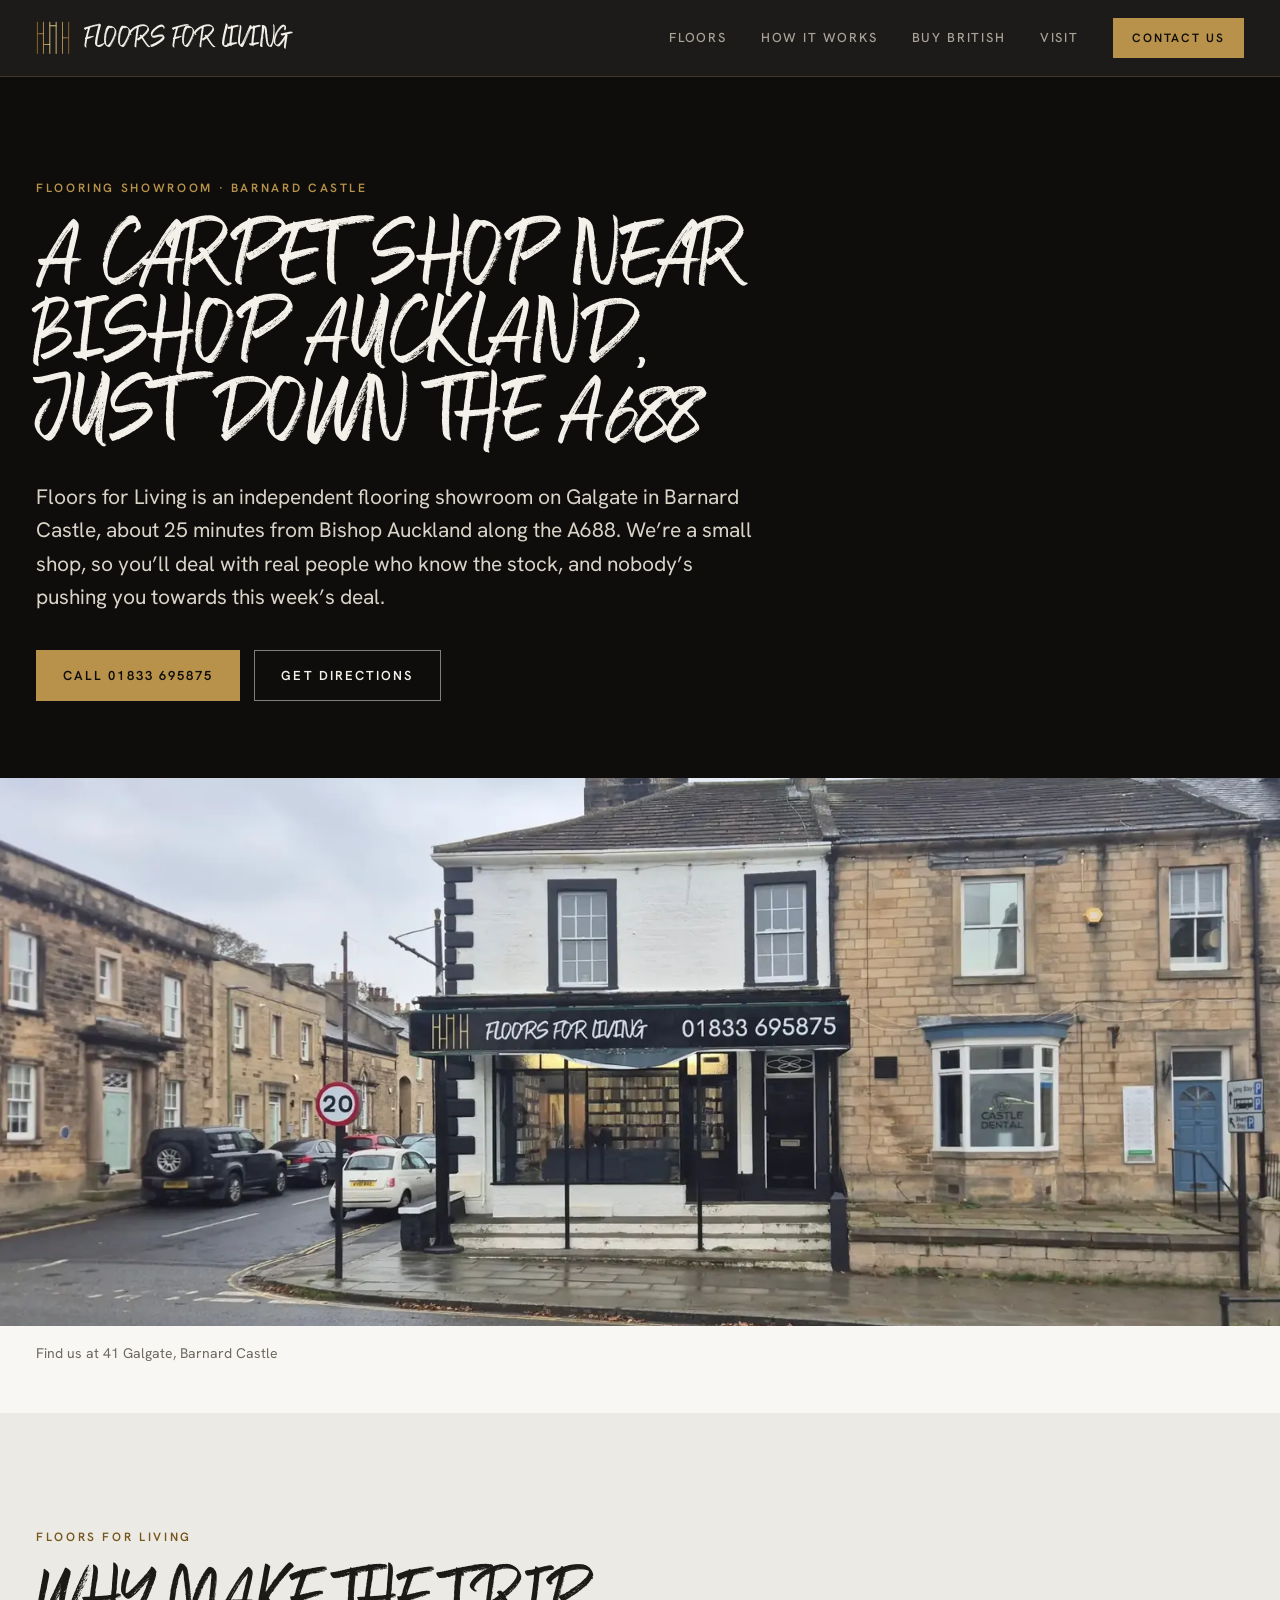
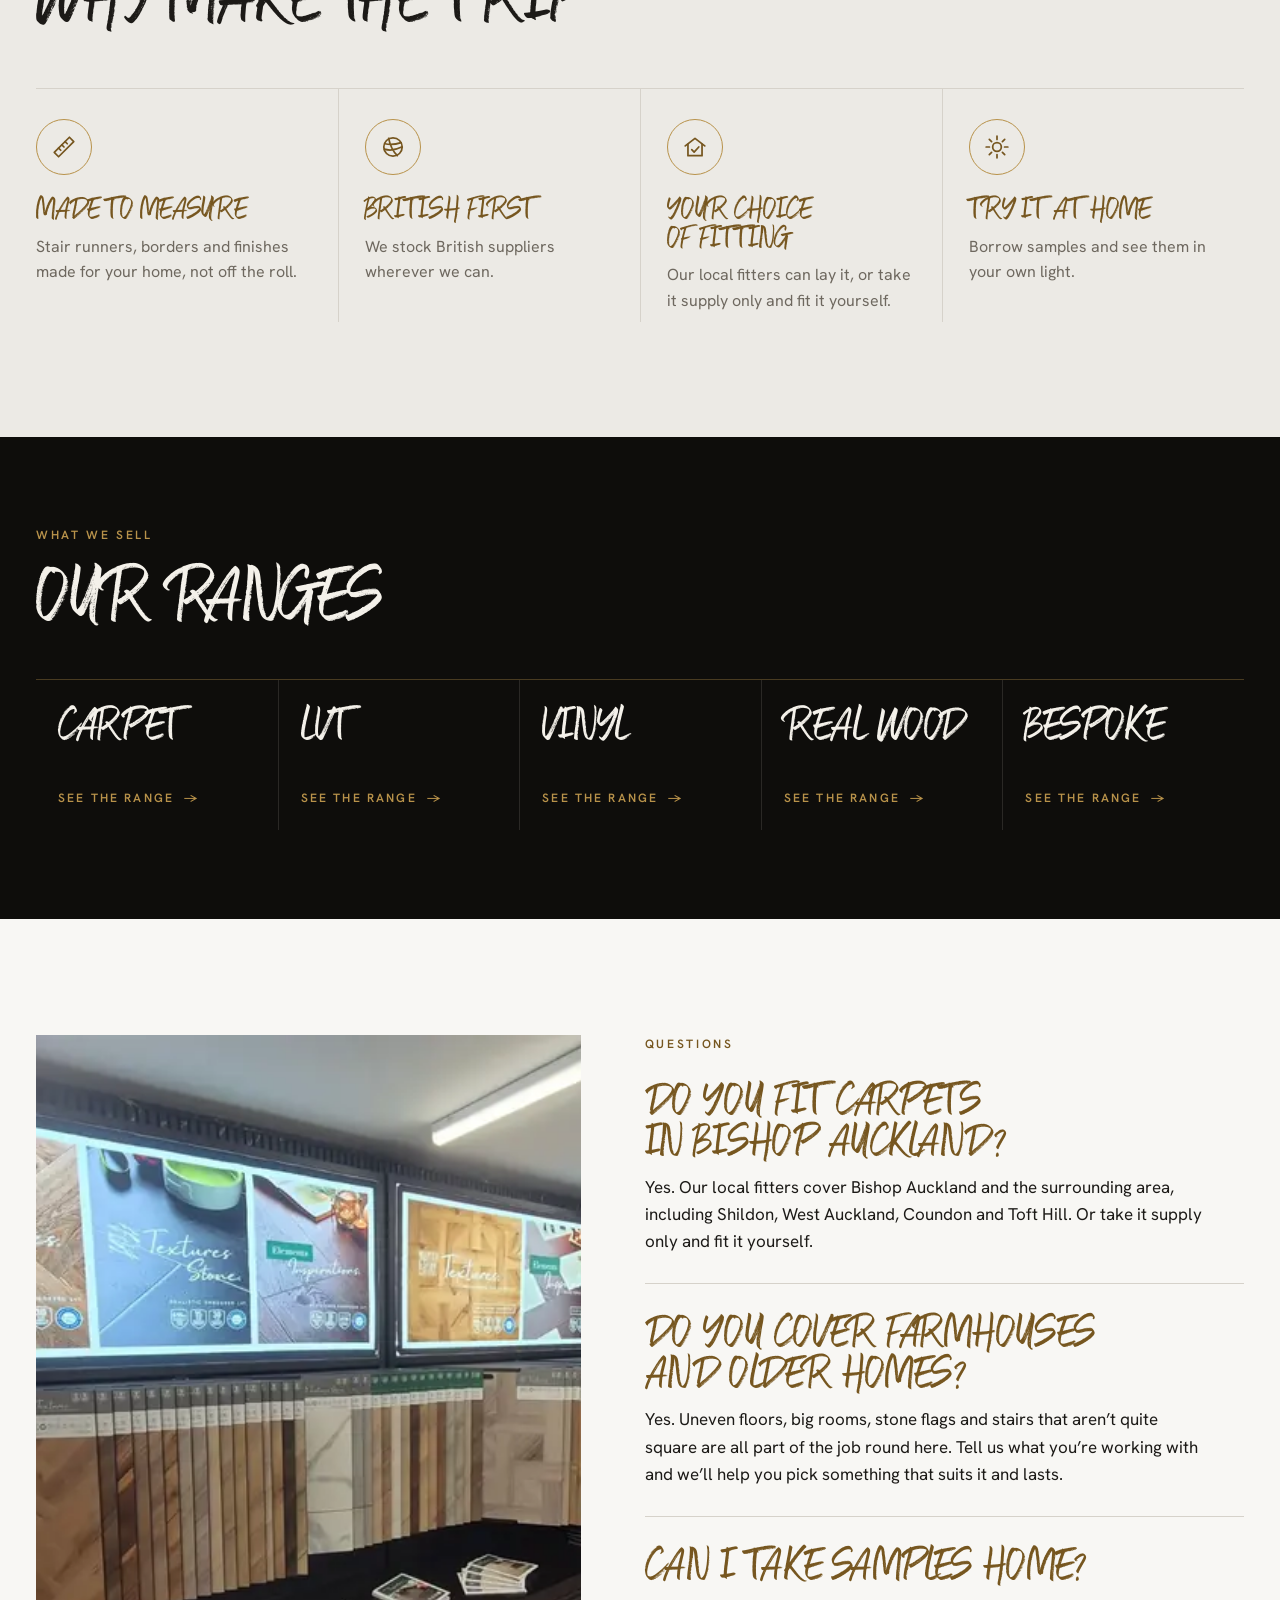
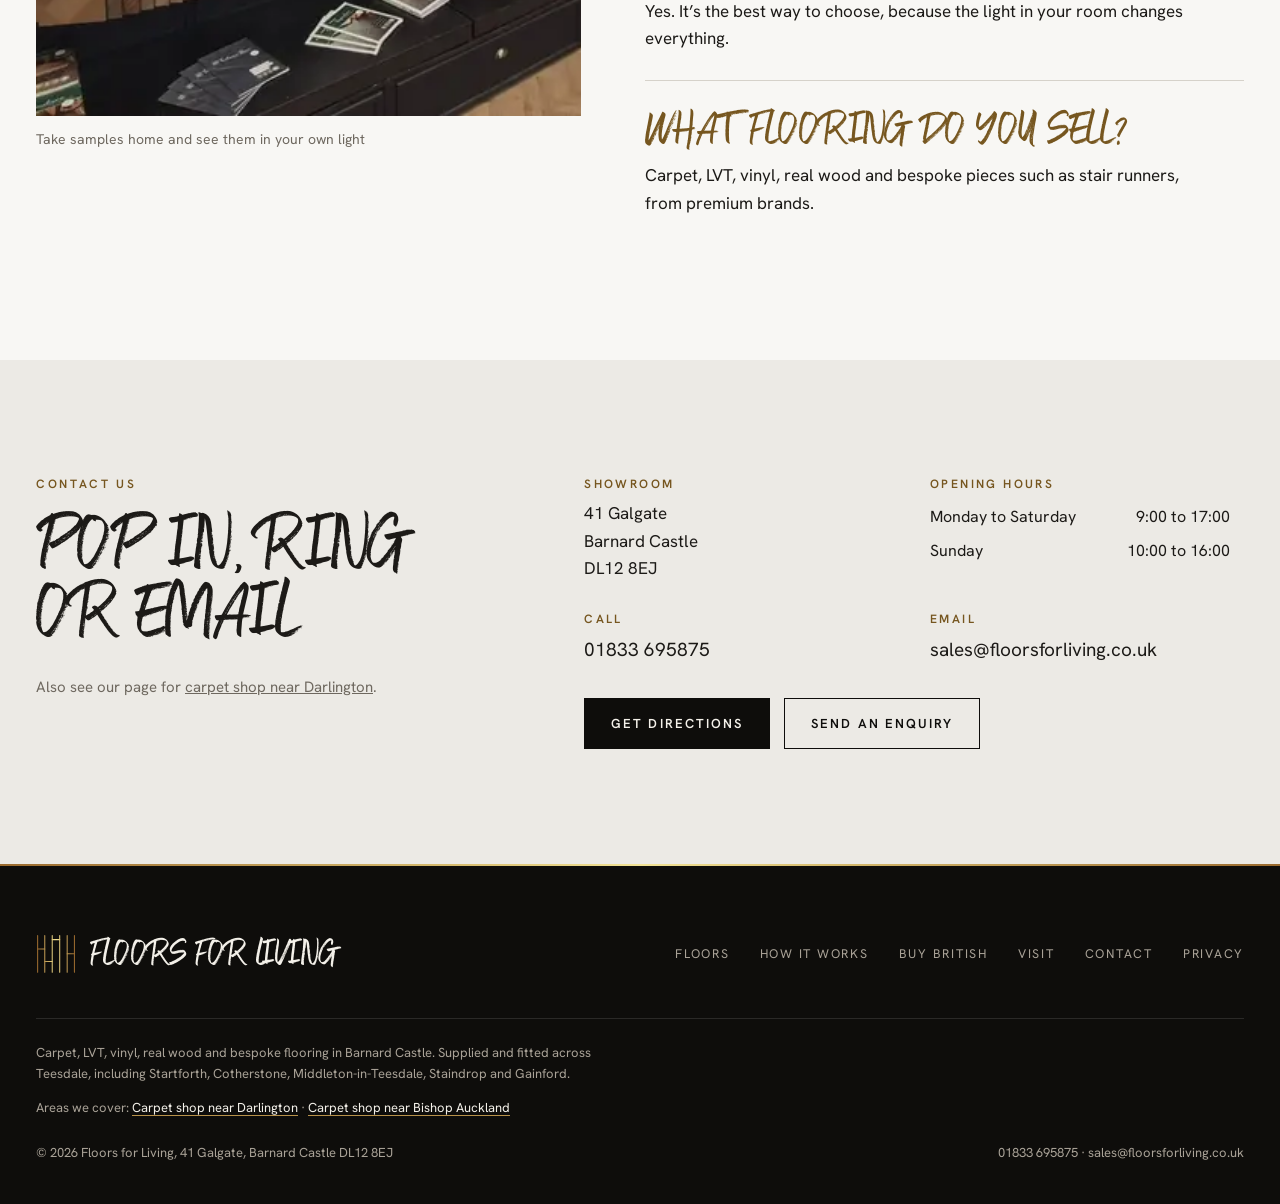
==== carpet-shop-bishop-auckland/index.html @ 5ba523e0 "Add Darlington and Bishop Auckland location pages - /carpet-shop-darlington/ and /carpet-shop-bishop" ====
<!doctype html>
<html lang="en-GB">
<head>
<meta charset="utf-8">
<meta name="viewport" content="width=device-width, initial-scale=1, viewport-fit=cover">
<title>Carpet shop near Bishop Auckland | Floors for Living, Barnard Castle</title>
<meta name="description" content="An independent carpet and flooring showroom a short drive from Bishop Auckland. Carpet, LVT, vinyl and real wood, fitted or supply only.">
<link rel="canonical" href="https://floorsforliving.co.uk/carpet-shop-bishop-auckland/">
<meta name="robots" content="index, follow">
<meta property="og:type" content="website">
<meta property="og:locale" content="en_GB">
<meta property="og:site_name" content="Floors for Living">
<meta property="og:title" content="Carpet shop near Bishop Auckland | Floors for Living, Barnard Castle">
<meta property="og:description" content="An independent carpet and flooring showroom a short drive from Bishop Auckland. Carpet, LVT, vinyl and real wood, fitted or supply only.">
<meta property="og:url" content="https://floorsforliving.co.uk/carpet-shop-bishop-auckland/">
<meta property="og:image" content="https://floorsforliving.co.uk/images/FFL_Front.webp">
<meta property="og:image:width" content="1920">
<meta property="og:image:height" content="1080">
<meta property="og:image:alt" content="Floors for Living shopfront on Galgate, Barnard Castle">
<meta name="twitter:card" content="summary_large_image">
<meta name="theme-color" content="#0e0d0b">
<link rel="icon" type="image/svg+xml" href="data:image/svg+xml,%3Csvg xmlns='http://www.w3.org/2000/svg' viewBox='0 0 64 64'%3E%3Crect width='64' height='64' rx='10' fill='%230e0d0b'/%3E%3Cg stroke='%23d6bb6e' stroke-width='3' stroke-linecap='round' fill='none'%3E%3Cpath d='M14 10v44M23 10v44M32 10v44M41 10v44M50 10v44'/%3E%3Cpath d='M14 26h9M23 42h9M32 16h9M41 32h9'/%3E%3C/g%3E%3C/svg%3E">
<link rel="preconnect" href="https://fonts.googleapis.com">
<link rel="preconnect" href="https://fonts.gstatic.com" crossorigin>
<link rel="stylesheet" href="https://fonts.googleapis.com/css2?family=Hanken+Grotesk:wght@300;400;500;600&display=swap">
<link rel="preload" href="/auttera.woff2" as="font" type="font/woff2" crossorigin>
<link rel="stylesheet" href="/location.css">
</head>
<body class="loc">

<!-- Logo mark, traced from the Floors for Living logo -->
<svg width="0" height="0" style="position:absolute" aria-hidden="true">
  <defs>
    <linearGradient id="ffl-gold" x1="0" y1="0" x2="1" y2="0">
      <stop offset="0" stop-color="#9a6a2e"/><stop offset=".35" stop-color="#d6bb6e"/>
      <stop offset=".5" stop-color="#f2e396"/><stop offset=".65" stop-color="#d6bb6e"/><stop offset="1" stop-color="#9a6a2e"/>
    </linearGradient>
    <linearGradient id="ffl-gold-v" x1="0" y1="0" x2="0" y2="1"><stop offset="0" stop-color="#f2e396"/><stop offset=".5" stop-color="#d6bb6e"/><stop offset="1" stop-color="#9a6a2e"/></linearGradient>
    <symbol id="ffl-mark" viewBox="620 395 690 680">
      <g fill="none" stroke="url(#ffl-gold)" stroke-width="18" stroke-linecap="round">
        <path d="M648 415V1048M771 415V1048M900 415V1048M1029 415V1048M1158 415V1048M1283 415V1048"/>
        <path d="M648 648H771M771 866H900M900 487H1029M1158 731H1283"/>
      </g>
    </symbol>
  </defs>
</svg>

<script type="application/ld+json">
{
 "@context": "https://schema.org",
 "@graph": [
  {
   "@type": "Service",
   "@id": "https://floorsforliving.co.uk/carpet-shop-bishop-auckland/#service",
   "name": "Carpet and flooring supply and fitting near Bishop Auckland",
   "serviceType": "Carpet and flooring supply and fitting",
   "url": "https://floorsforliving.co.uk/carpet-shop-bishop-auckland/",
   "provider": {
    "@type": "HomeGoodsStore",
    "@id": "https://floorsforliving.co.uk/#business",
    "name": "Floors for Living",
    "url": "https://floorsforliving.co.uk/",
    "telephone": "+441833695875"
   },
   "areaServed": {
    "@type": "City",
    "name": "Bishop Auckland"
   }
  },
  {
   "@type": "FAQPage",
   "@id": "https://floorsforliving.co.uk/carpet-shop-bishop-auckland/#faq",
   "mainEntity": [
    {
     "@type": "Question",
     "name": "Do you fit carpets in Bishop Auckland?",
     "acceptedAnswer": {
      "@type": "Answer",
      "text": "Yes. Our local fitters cover Bishop Auckland and the surrounding area, including Shildon, West Auckland, Coundon and Toft Hill. Or take it supply only and fit it yourself."
     }
    },
    {
     "@type": "Question",
     "name": "Do you cover farmhouses and older homes?",
     "acceptedAnswer": {
      "@type": "Answer",
      "text": "Yes. Uneven floors, big rooms, stone flags and stairs that aren’t quite square are all part of the job round here. Tell us what you’re working with and we’ll help you pick something that suits it and lasts."
     }
    },
    {
     "@type": "Question",
     "name": "Can I take samples home?",
     "acceptedAnswer": {
      "@type": "Answer",
      "text": "Yes. It’s the best way to choose, because the light in your room changes everything."
     }
    },
    {
     "@type": "Question",
     "name": "What flooring do you sell?",
     "acceptedAnswer": {
      "@type": "Answer",
      "text": "Carpet, LVT, vinyl, real wood and bespoke pieces such as stair runners, from premium brands."
     }
    }
   ]
  }
 ]
}
</script>

<header class="site-header">
  <div class="wrap">
    <a class="brand" href="/" aria-label="Floors for Living, home">
      <svg aria-hidden="true"><use href="#ffl-mark"/></svg>
      <span>FLOORS FOR LIVING</span>
    </a>
    <nav class="nav" aria-label="Main">
      <a href="/#floors">Floors</a>
      <a href="/#how-it-works">How it works</a>
      <a href="/#british">Buy British</a>
      <a href="/#visit">Visit</a>
      <a class="btn btn--gold" href="#contact">Contact us</a>
      <button class="menu-btn" id="menu-btn" type="button" aria-expanded="false" aria-controls="menu" aria-label="Open menu"><span></span><span></span><span></span></button>
    </nav>
  </div>
</header>

<div class="menu" id="menu">
  <nav class="menu__nav" aria-label="Menu">
    <a href="/#floors">Floors</a>
    <a href="/#how-it-works">How it works</a>
    <a href="/#british">Buy British</a>
    <a href="/#visit">Visit us</a>
    <a href="#contact">Contact us</a>
  </nav>
  <div class="menu__foot">
    <a class="menu__tel" href="tel:01833695875">01833 695875</a>
    <p>41 Galgate, Barnard Castle <span class="nw">DL12 8EJ</span></p>
  </div>
</div>

<main id="top">
  <!-- INTRO -->
  <section class="loc-intro">
    <div class="wrap">
      <p class="eyebrow eyebrow--split"><span>Flooring showroom</span><span class="sep" aria-hidden="true"> &middot; </span><span>Barnard Castle</span></p>
      <h1>A carpet shop near Bishop Auckland, just down the A688</h1>
      <p class="lede">Floors for Living is an independent flooring showroom on Galgate in Barnard Castle, about 25 minutes from Bishop Auckland along the A688. We’re a small shop, so you’ll deal with real people who know the stock, and nobody’s pushing you towards this week’s deal.</p>
      <div class="loc-ctas">
        <a class="btn btn--gold" href="tel:01833695875">Call 01833 695875</a>
        <a class="btn btn--ghost" href="https://www.google.com/maps/dir/?api=1&amp;destination=41+Galgate%2C+Barnard+Castle+DL12+8EJ" target="_blank" rel="noopener">Get directions</a>
      </div>
    </div>
  </section>

  <!-- IMAGE BAND: crop is set by object-position in location.css so the sign and window stay in view -->
  <figure class="loc-photo">
    <img src="/images/FFL_Front-1200.webp" srcset="/images/FFL_Front-800.webp 800w, /images/FFL_Front-1200.webp 1200w, /images/FFL_Front-1600.webp 1600w" sizes="100vw" width="1600" height="900" alt="Floors for Living shopfront on Galgate, Barnard Castle" decoding="async">
    <figcaption>Find us at 41 Galgate, Barnard Castle</figcaption>
  </figure>

  <!-- WHY MAKE THE TRIP -->
  <section class="band band--stone" aria-labelledby="why-h">
    <div class="wrap">
      <p class="eyebrow">Floors for Living</p>
      <h2 class="loc-h" id="why-h">Why make the trip</h2>
      <ul class="why">
        <li><span class="why__icon"><svg viewBox="0 0 24 24" fill="none" stroke="currentColor" stroke-width="1.6" stroke-linecap="round" stroke-linejoin="round" aria-hidden="true"><path d="M3 17 17 3l4 4L7 21z"/><path d="M7 13l2 2M10 10l2 2M13 7l2 2"/></svg></span><h3>Made to measure</h3><p>Stair runners, borders and finishes made for your home, not off the roll.</p></li>
        <li><span class="why__icon"><svg viewBox="0 0 24 24" fill="none" stroke="currentColor" stroke-width="1.6" stroke-linecap="round" stroke-linejoin="round" aria-hidden="true"><circle cx="12" cy="12" r="8.5"/><path d="M4.5 9c4 1 9 1 15-1M4 14c5 1.5 10 1 16-2M8 4c1 5 3 11 8 16"/></svg></span><h3>British first</h3><p>We stock British suppliers wherever we can.</p></li>
        <li><span class="why__icon"><svg viewBox="0 0 24 24" fill="none" stroke="currentColor" stroke-width="1.6" stroke-linecap="round" stroke-linejoin="round" aria-hidden="true"><path d="M3 11 12 4l9 7"/><path d="M5.5 9.5V20h13V9.5"/><path d="M9 14.5l2.2 2.2L15.5 12"/></svg></span><h3>Your choice of fitting</h3><p>Our local fitters can lay it, or take it supply only and fit it yourself.</p></li>
        <li><span class="why__icon"><svg viewBox="0 0 24 24" fill="none" stroke="currentColor" stroke-width="1.6" stroke-linecap="round" stroke-linejoin="round" aria-hidden="true"><circle cx="12" cy="12" r="4"/><path d="M12 2v3M12 19v3M2 12h3M19 12h3M4.9 4.9l2.1 2.1M17 17l2.1 2.1M4.9 19.1 7 17M17 7l2.1-2.1"/></svg></span><h3>Try it at home</h3><p>Borrow samples and see them in your own light.</p></li>
      </ul>
    </div>
  </section>

  <!-- RANGES -->
  <section class="ranges-band" aria-labelledby="ranges-h">
    <div class="wrap">
      <p class="eyebrow">What we sell</p>
      <h2 class="loc-h" id="ranges-h">Our ranges</h2>
      <ul class="ranges">
        <li><a href="/#floor-carpet"><strong>Carpet</strong><span>See the range</span></a></li>
        <li><a href="/#floor-lvt"><strong>LVT</strong><span>See the range</span></a></li>
        <li><a href="/#floor-vinyl"><strong>Vinyl</strong><span>See the range</span></a></li>
        <li><a href="/#floor-real-wood"><strong>Real wood</strong><span>See the range</span></a></li>
        <li><a href="/#floor-bespoke"><strong>Bespoke</strong><span>See the range</span></a></li>
      </ul>
    </div>
  </section>

  <!-- Q&A -->
  <section class="band">
    <div class="wrap qa">
      <figure class="qa__photo">
        <img src="/images/FFL_LVT-1200.webp" srcset="/images/FFL_LVT-800.webp 800w, /images/FFL_LVT-1200.webp 1200w, /images/FFL_LVT-1600.webp 1600w" sizes="(max-width: 860px) 92vw, 560px" width="1600" height="900" alt="LVT sample wall in the Floors for Living showroom" loading="lazy" decoding="async">
        <figcaption>Take samples home and see them in your own light</figcaption>
      </figure>
      <div>
        <p class="eyebrow">Questions</p>
        <div class="qa__item">
          <h2>Do you fit carpets in Bishop Auckland?</h2>
          <p>Yes. Our local fitters cover Bishop Auckland and the surrounding area, including Shildon, West Auckland, Coundon and Toft Hill. Or take it supply only and fit it yourself.</p>
        </div>
        <div class="qa__item">
          <h2>Do you cover farmhouses and older homes?</h2>
          <p>Yes. Uneven floors, big rooms, stone flags and stairs that aren’t quite square are all part of the job round here. Tell us what you’re working with and we’ll help you pick something that suits it and lasts.</p>
        </div>
        <div class="qa__item">
          <h2>Can I take samples home?</h2>
          <p>Yes. It’s the best way to choose, because the light in your room changes everything.</p>
        </div>
        <div class="qa__item">
          <h2>What flooring do you sell?</h2>
          <p>Carpet, LVT, vinyl, real wood and bespoke pieces such as stair runners, from premium brands.</p>
        </div>
      </div>
    </div>
  </section>

  <!-- CONTACT -->
  <!-- TODO: parking is marked "to confirm" on the homepage, so it is left out here until confirmed. -->
  <!-- TODO: the homepage says "Free home measure and quote". Left out here until you confirm it can be repeated on these pages. -->
  <section class="band loc-contact" id="contact" aria-labelledby="contact-h">
    <div class="wrap loc-contact__grid">
      <div>
        <p class="eyebrow">Contact us</p>
        <h2 class="loc-h" id="contact-h">Pop in, ring or email</h2>
        <p class="loc-also">Also see our page for <a href="/carpet-shop-darlington/">carpet shop near Darlington</a>.</p>
      </div>
      <div>
      <dl>
        <div><dt>Showroom</dt><dd>41 Galgate<br>Barnard Castle<br>DL12 8EJ</dd></div>
        <div><dt>Opening hours</dt><dd>
          <table class="hours"><tbody>
            <tr><td>Monday to Saturday</td><td>9:00 to 17:00</td></tr>
            <tr><td>Sunday</td><td>10:00 to 16:00</td></tr>
          </tbody></table>
        </dd></div>
        <div><dt>Call</dt><dd><a href="tel:01833695875">01833 695875</a></dd></div>
        <div><dt>Email</dt><dd><a href="mailto:sales@floorsforliving.co.uk">sales@floorsforliving.co.uk</a></dd></div>
      </dl>
      <div class="loc-ctas">
        <a class="btn btn--ink" href="https://www.google.com/maps/dir/?api=1&amp;destination=41+Galgate%2C+Barnard+Castle+DL12+8EJ" target="_blank" rel="noopener">Get directions</a>
        <a class="btn btn--ghost-ink" href="/#contact">Send an enquiry</a>
      </div>
      </div>
    </div>
  </section>
</main>

<div class="callbar" id="callbar">
  <a href="tel:01833695875">Call</a>
  <a href="/#contact">Send enquiry</a>
</div>

<div class="gold-rule"></div>
<footer class="site-footer">
  <div class="wrap">
    <div class="top">
      <a class="brand" href="/" aria-label="Floors for Living, home">
        <svg aria-hidden="true" style="width:40px;height:40px"><use href="#ffl-mark"/></svg>
        <span>FLOORS FOR LIVING</span>
      </a>
      <nav aria-label="Footer">
        <a href="/#floors">Floors</a>
        <a href="/#how-it-works">How it works</a>
        <a href="/#british">Buy British</a>
        <a href="/#visit">Visit</a>
        <a href="/#contact">Contact</a>
        <a href="/privacy.html">Privacy</a>
      </nav>
    </div>
    <p class="footer-seo">Carpet, LVT, vinyl, real wood and bespoke flooring in Barnard Castle. Supplied and fitted across Teesdale, including Startforth, Cotherstone, Middleton-in-Teesdale, Staindrop and Gainford.</p>
    <p class="footer-areas">Areas we cover: <a href="/carpet-shop-darlington/">Carpet shop near Darlington</a> &middot; <a href="/carpet-shop-bishop-auckland/">Carpet shop near Bishop Auckland</a></p>
    <div class="bottom">
      <span>&copy; <span id="yr">2026</span> Floors for Living, 41 Galgate, Barnard Castle DL12 8EJ</span>
      <span><a href="tel:01833695875" style="text-decoration:none">01833 695875</a> &middot; <a href="mailto:sales@floorsforliving.co.uk" style="text-decoration:none">sales@floorsforliving.co.uk</a></span>
    </div>
  </div>
</footer>

<script>
(function () {
  var yr = document.getElementById('yr'); if (yr) yr.textContent = new Date().getFullYear();
  var btn = document.getElementById('menu-btn'), menu = document.getElementById('menu'), root = document.documentElement;
  var setMenu = function (open) {
    menu.classList.toggle('is-open', open); root.classList.toggle('menu-open', open);
    btn.setAttribute('aria-expanded', open ? 'true' : 'false'); btn.setAttribute('aria-label', open ? 'Close menu' : 'Open menu');
  };
  btn.addEventListener('click', function () { setMenu(!menu.classList.contains('is-open')); });
  menu.addEventListener('click', function (e) { if (e.target.closest('a')) setMenu(false); });
  document.addEventListener('keydown', function (e) { if (e.key === 'Escape') setMenu(false); });
  // Call bar steps aside while the contact band is on screen
  var bar = document.getElementById('callbar'), contact = document.getElementById('contact');
  if (bar && contact && 'IntersectionObserver' in window) {
    new IntersectionObserver(function (en) { bar.classList.toggle('is-hidden', en[0].isIntersecting); }).observe(contact);
  }
})();
</script>
</body>
</html>
---- location.css ----
/* Shared by the location pages. Tokens, header, menu, call bar and footer are copied from index.html so the look matches. */
@font-face {
  font-family: "Auttera";
  src: url("/auttera.woff2") format("woff2");
  font-display: swap;
}
:root {
  --ink: #0e0d0b;          /* logo black */
  --ink-2: #1a1814;
  --stone: #eceae5;        /* pale band */
  --paper: #f8f7f4;
  --text: #1c1a17;
  --muted: #6e685f;
  --line: #d6d2ca;
  --gold: #b8924a;         /* mid gold from the mark */
  --gold-dark: #8f6a2c;
  --gold-light: #ecdc94;
  --on-dark: #f4f1ea;
  --on-dark-muted: #a9a297;
  --gold-grad: linear-gradient(90deg, #9a6a2e 0%, #d6bb6e 35%, #f2e396 50%, #d6bb6e 65%, #9a6a2e 100%);

  --f-display: "Auttera", "Segoe Script", "Brush Script MT", cursive;
  --f-body: "Hanken Grotesk", "Helvetica Neue", Arial, sans-serif;

  --wrap: 1240px;
  --gutter-l: max(16px, env(safe-area-inset-left, 0px));
  --gutter-r: max(16px, env(safe-area-inset-right, 0px));
  color-scheme: light;
}
* { box-sizing: border-box; }
html { scroll-behavior: smooth; }
@media (prefers-reduced-motion: reduce) { html { scroll-behavior: auto; } * { transition: none !important; } }
body {
  margin: 0;
  background: var(--paper);
  color: var(--text);
  font-family: var(--f-body);
  font-size: 17px;
  line-height: 1.6;
  -webkit-font-smoothing: antialiased;
}
body::before { content: ""; position: fixed; inset: 0 0 auto; height: env(safe-area-inset-top, 0px); z-index: 60; background: var(--ink); }
img { max-width: 100%; display: block; }
a { color: inherit; }
:focus-visible { outline: 2px solid var(--gold); outline-offset: 3px; }

.wrap { max-width: var(--wrap); margin: 0 auto; padding-left: var(--gutter-l); padding-right: var(--gutter-r); }
.band { padding-block: clamp(64px, 9vw, 120px); }
.band--stone { background: var(--stone); }
.band--dark { background: var(--ink); color: var(--on-dark); }

.eyebrow {
  font-size: 12px; font-weight: 600; letter-spacing: .22em; text-transform: uppercase;
  color: var(--gold-dark); margin: 0 0 18px;
}
.band--dark .eyebrow, .hero .eyebrow { color: var(--gold); }
.eyebrow--split span { white-space: nowrap; }
@media (max-width: 560px) { .eyebrow--split .sep { display: none; } .eyebrow--split span:not(.sep) { display: block; } .eyebrow--split span + .sep + span { margin-top: 6px; } }
.display {
  font-family: var(--f-display); font-weight: 400;
  line-height: 1.02; letter-spacing: .005em; margin: 0; text-wrap: balance;
}
h2.display { font-size: clamp(40px, 6vw, 72px); }
.lede { font-size: clamp(18px, 1.6vw, 20px); color: var(--muted); max-width: 58ch; margin: 0; }
.band--dark .lede { color: var(--on-dark-muted); }
.tbc { border-bottom: 1px dashed var(--gold); }  /* placeholder content to confirm */

.btn {
  display: inline-flex; align-items: center; gap: 10px;
  font: 600 13px/1 var(--f-body); letter-spacing: .16em; text-transform: uppercase;
  padding: 18px 26px; text-decoration: none; border: 1px solid transparent; cursor: pointer;
  transition: background .25s, color .25s, border-color .25s;
}
.btn--gold { background: var(--gold); color: var(--ink); }
.btn--gold:hover { background: var(--gold-light); }
.btn--ghost { border-color: rgba(244,241,234,.5); color: var(--on-dark); background: transparent; }
.btn--ghost:hover { border-color: var(--gold); color: var(--gold-light); }
.btn--ink { background: var(--ink); color: var(--on-dark); }
.btn--ink:hover { background: var(--gold-dark); }
.link-arrow {
  font: 600 12px/1 var(--f-body); letter-spacing: .18em; text-transform: uppercase; text-decoration: none;
  display: inline-flex; gap: 10px; align-items: center;
}
.link-arrow::after { content: "→"; transition: transform .25s; }
.link-arrow:hover::after { transform: translateX(4px); }

/* Header */
.site-header {
  position: sticky; top: env(safe-area-inset-top, 0px); z-index: 50;
  background: rgba(14,13,11,.94); backdrop-filter: blur(8px); color: var(--on-dark);
  border-bottom: 1px solid rgba(184,146,74,.25);
}
.site-header .wrap { display: flex; align-items: center; justify-content: space-between; gap: 24px; min-height: 76px; }
.brand { display: flex; align-items: center; gap: 14px; text-decoration: none; color: var(--on-dark); }
.brand svg { width: 34px; height: 34px; flex: none; }
.brand span { font-family: var(--f-display); font-size: 25px; letter-spacing: .02em; white-space: nowrap; }
.nav { display: flex; align-items: center; gap: 34px; }
.nav a:not(.btn) { position: relative; padding-block: 6px; font-size: 13px; font-weight: 500; letter-spacing: .14em; text-transform: uppercase; text-decoration: none; color: var(--on-dark-muted); transition: color .2s; }
.nav a:not(.btn)::after { content: ""; position: absolute; left: 0; right: .14em; bottom: -2px; height: 1px; background: var(--gold); transform: scaleX(0); transform-origin: left; transition: transform .3s; }
.nav a:not(.btn):hover { color: var(--gold-light); }
.nav a.is-active { color: var(--gold-light); }
.nav a.is-active::after { transform: scaleX(1); }
section[id] { scroll-margin-top: calc(77px + env(safe-area-inset-top, 0px)); }  /* anchor jumps land below the sticky header */
.nav .btn { padding: 13px 18px; font-size: 12px; }
@media (max-width: 1040px) { .nav { gap: 22px; } .nav a:not(.btn) { font-size: 12px; letter-spacing: .1em; } .nav a:not(.btn)::after { right: .1em; } }

/* Menu button and full-screen menu (under 860px) */
.menu-btn { display: none; width: 44px; height: 44px; margin-right: -10px; padding: 0; border: 0; background: none; cursor: pointer; position: relative; }
.menu-btn span { position: absolute; left: 10px; right: 10px; height: 1.5px; background: var(--gold); transition: transform .3s, opacity .2s; }
.menu-btn span:nth-child(1) { top: 14px; } .menu-btn span:nth-child(2) { top: 21px; } .menu-btn span:nth-child(3) { top: 28px; }
.menu-btn[aria-expanded="true"] span:nth-child(1) { transform: translateY(7px) rotate(45deg); }
.menu-btn[aria-expanded="true"] span:nth-child(2) { opacity: 0; }
.menu-btn[aria-expanded="true"] span:nth-child(3) { transform: translateY(-7px) rotate(-45deg); }
.menu { display: none; }
html.menu-open, html.menu-open body { overflow: hidden; }
@media (max-width: 860px) {
  .nav a:not(.btn) { display: none; }
  .nav { gap: 14px; }
  .menu-btn { display: block; }
  .menu { position: fixed; inset: 0; z-index: 49; display: flex; flex-direction: column; justify-content: space-between; gap: 32px; overflow-y: auto; background: var(--ink); color: var(--on-dark);
    padding: calc(76px + env(safe-area-inset-top, 0px) + 28px) var(--gutter-r) calc(32px + env(safe-area-inset-bottom, 0px)) var(--gutter-l);
    opacity: 0; visibility: hidden; transition: opacity .25s, visibility 0s .25s; }
  .menu.is-open { opacity: 1; visibility: visible; transition: opacity .25s; }
  .menu__nav { display: grid; }
  .menu__nav a { font-family: var(--f-display); font-size: clamp(44px, 12vw, 64px); line-height: 1.1; padding: 10px 0; text-decoration: none; color: var(--on-dark); border-bottom: 1px solid rgba(244,241,234,.12); transition: color .2s; }
  .menu__nav a:hover, .menu__nav a:focus-visible { color: var(--gold-light); }
  .menu__foot { display: grid; gap: 6px; }
  .menu__tel { font-family: var(--f-display); font-size: 34px; line-height: 1.1; color: var(--gold); text-decoration: none; }
  .menu__foot p { margin: 0; color: var(--on-dark-muted); font-size: 15px; }
}
@media (max-width: 760px) { .nav .btn { display: none; } }
@media (max-width: 420px) { .brand span { font-size: 20px; } .nav .btn { padding: 11px 12px; letter-spacing: .1em; } }

/* Call bar: phones only */
.callbar { display: none; }
@media (max-width: 760px) {
  .callbar { position: fixed; left: 0; right: 0; bottom: 0; z-index: 40; display: flex; background: var(--ink); border-top: 1px solid rgba(184,146,74,.4); padding-bottom: env(safe-area-inset-bottom, 0px); transition: transform .3s; }
  .callbar a { flex: 1 1 0; display: grid; place-items: center; min-height: 52px; color: var(--gold); font-size: 13px; font-weight: 600; letter-spacing: .18em; text-transform: uppercase; text-decoration: none; }
  .callbar a + a { border-left: 1px solid rgba(184,146,74,.3); }
  .callbar.is-hidden { transform: translateY(100%); visibility: hidden; transition: transform .3s, visibility 0s .3s; }
  .site-footer { padding-bottom: calc(40px + 52px + env(safe-area-inset-bottom, 0px)); }
}

/* Footer */
.site-footer { background: var(--ink); color: var(--on-dark-muted); padding-block: 64px 40px; font-size: 14px; }
.site-footer .top { display: flex; flex-wrap: wrap; justify-content: space-between; gap: 32px; padding-bottom: 40px; border-bottom: 1px solid rgba(244,241,234,.12); }
.site-footer .brand span { font-size: 30px; }
.site-footer nav { display: flex; flex-wrap: wrap; gap: 14px 30px; align-items: center; }
.site-footer nav a { text-decoration: none; letter-spacing: .14em; text-transform: uppercase; font-size: 12.5px; }
.site-footer nav a:hover { color: var(--gold-light); }
.site-footer .bottom { display: flex; flex-wrap: wrap; justify-content: space-between; gap: 12px; padding-top: 24px; font-size: 13px; }
.footer-seo { margin: 0; padding-top: 24px; font-size: 13px; line-height: 1.6; max-width: 80ch; color: var(--on-dark-muted); }
.floor[id] { scroll-margin-top: calc(92px + env(safe-area-inset-top, 0px)); }
.footer-areas { margin: 0; padding-top: 14px; font-size: 13px; line-height: 1.6; color: var(--on-dark-muted); }
.footer-areas a { color: var(--on-dark); text-decoration-color: var(--gold); text-underline-offset: 3px; }
.footer-areas a:hover { color: var(--gold-light); }
.visit__photo { margin: 0; }
.visit__photo img { width: 100%; height: auto; aspect-ratio: 16 / 9; object-fit: cover; object-position: 46% 38%; }
.visit__photo figcaption { margin-top: 10px; font-size: 14px; color: var(--muted); }
.gold-rule { height: 2px; background: var(--gold-grad); }

/* Location pages */
/* Slightly deeper gold for small text on the pale bands, so it passes WCAG AA contrast */
body.loc { --gold-dark: #76561f; }
.loc h1, .loc h2, .loc h3 { font-family: var(--f-display); font-weight: 400; letter-spacing: .01em; text-transform: uppercase; text-wrap: balance; margin: 0; }
.loc-intro { background: var(--ink); color: var(--on-dark); padding-block: clamp(56px, 8vw, 104px) clamp(48px, 6vw, 80px); }
.loc-intro h1 { font-size: clamp(40px, 6vw, 80px); line-height: 1.02; max-width: 20ch; color: var(--on-dark); }
.loc-intro .eyebrow { color: var(--gold); }
.loc-intro p.lede { color: #d9d3c8; margin-top: 28px; max-width: 60ch; font-size: clamp(18px, 1.7vw, 21px); }
.loc-ctas { display: flex; flex-wrap: wrap; gap: 14px; margin-top: 36px; }
.loc-photo { margin: 0; background: var(--paper); }
.loc-photo img { width: 100%; height: auto; aspect-ratio: 21 / 9; object-fit: cover; object-position: 46% 38%; }
.loc-photo figcaption { padding: 16px var(--gutter-r) 0 var(--gutter-l); max-width: var(--wrap); margin: 0 auto; font-size: 14px; color: var(--muted); }
.loc-photo + .band { margin-top: clamp(28px, 4vw, 48px); }
@media (max-width: 700px) { .loc-photo img { aspect-ratio: 4 / 3; } }
.loc h2.loc-h { font-size: clamp(38px, 5.2vw, 64px); line-height: 1.05; }
.why { display: grid; grid-template-columns: repeat(4, 1fr); margin: clamp(36px, 5vw, 56px) 0 0; padding: 0; list-style: none; border-top: 1px solid var(--line); }
.why li { padding: 30px 26px 8px 0; min-width: 0; }
.why li + li { padding-left: 26px; border-left: 1px solid var(--line); }
.why__icon { width: 56px; height: 56px; border: 1px solid var(--gold); border-radius: 50%; display: grid; place-items: center; color: var(--gold-dark); }
.why__icon svg { width: 26px; height: 26px; }
.why h3 { font-size: 26px; line-height: 1.1; color: var(--gold-dark); margin: 20px 0 10px; }
.why p { margin: 0; font-size: 16px; color: var(--muted); }
@media (max-width: 1020px) { .why { grid-template-columns: repeat(2, 1fr); } .why li:nth-child(3) { padding-left: 0; border-left: 0; } .why li:nth-child(n+3) { border-top: 1px solid var(--line); margin-top: 22px; } }
@media (max-width: 560px) { .why { grid-template-columns: 1fr; } .why li, .why li + li { padding: 26px 0 8px; border-left: 0; } .why li + li { border-top: 1px solid var(--line); margin-top: 0; } }
.ranges-band { background: var(--ink); color: var(--on-dark); padding-block: clamp(56px, 7vw, 96px); }
.ranges-band .eyebrow { color: var(--gold); }
.ranges-band h2 { color: var(--on-dark); }
.ranges { display: grid; grid-template-columns: repeat(5, 1fr); gap: 0; list-style: none; margin: clamp(32px, 4vw, 48px) 0 0; padding: 0; border-top: 1px solid rgba(184,146,74,.35); }
.ranges li + li { border-left: 1px solid rgba(244,241,234,.12); }
.ranges a { display: flex; flex-direction: column; justify-content: space-between; gap: 22px; min-height: 150px; padding: 26px 22px; text-decoration: none; color: var(--on-dark); transition: background .25s, color .25s; }
.ranges a:hover, .ranges a:focus-visible { background: rgba(184,146,74,.12); color: var(--gold-light); }
.ranges strong { font-family: var(--f-display); font-weight: 400; font-size: clamp(30px, 3vw, 40px); line-height: 1.05; text-transform: uppercase; }
.ranges span { font: 600 12px/1 var(--f-body); letter-spacing: .18em; text-transform: uppercase; color: var(--gold); }
.ranges span::after { content: "\2192"; margin-left: 10px; }
@media (max-width: 1020px) { .ranges { grid-template-columns: repeat(2, 1fr); } .ranges li:nth-child(odd) { border-left: 0; } .ranges li:nth-child(n+3) { border-top: 1px solid rgba(244,241,234,.12); } .ranges li:last-child { grid-column: 1 / -1; border-left: 0; } }
.qa { display: grid; grid-template-columns: 1fr 1.1fr; gap: clamp(32px, 5vw, 80px); align-items: start; }
.qa__photo { margin: 0; position: sticky; top: calc(96px + env(safe-area-inset-top, 0px)); }
.qa__photo img { width: 100%; height: auto; aspect-ratio: 4 / 5; object-fit: cover; object-position: 38% 50%; }
.qa__photo figcaption { margin-top: 12px; font-size: 14px; color: var(--muted); }
.qa__item { padding: 28px 0; border-top: 1px solid var(--line); }
.qa__item:first-of-type { border-top: 0; padding-top: 0; }
.qa__item h2 { font-size: clamp(28px, 3vw, 38px); line-height: 1.08; color: var(--gold-dark); margin-bottom: 12px; }
.qa__item p { margin: 0; max-width: 56ch; }
.qa .eyebrow { margin-bottom: 26px; }
@media (max-width: 860px) { .qa { grid-template-columns: 1fr; } .qa__photo { position: static; } .qa__photo img { aspect-ratio: 16 / 10; } }
.loc-contact { background: var(--stone); }
.loc-contact__grid { display: grid; grid-template-columns: 1fr 1.4fr; gap: clamp(32px, 6vw, 96px); align-items: start; }
.loc-contact dl { margin: 0; display: grid; grid-template-columns: repeat(2, 1fr); gap: 28px 32px; }
.loc-contact dt { font-size: 12px; font-weight: 600; letter-spacing: .2em; text-transform: uppercase; color: var(--gold-dark); margin-bottom: 6px; }
.loc-contact dd { margin: 0; font-size: 17px; }
.loc-contact dd a { text-decoration: none; font-size: 19px; }
.loc-contact .hours { max-width: 300px; }
.loc-contact .loc-ctas { margin-top: 32px; }
.btn--ghost-ink { border-color: var(--ink); color: var(--ink); background: transparent; }
.btn--ghost-ink:hover { border-color: var(--gold-dark); color: var(--gold-dark); }
.loc-also { margin: 28px 0 0; font-size: 15px; color: var(--muted); }
@media (max-width: 860px) { .loc-contact__grid { grid-template-columns: 1fr; } }
@media (max-width: 520px) { .loc-contact dl { grid-template-columns: 1fr; } .loc-ctas .btn { width: 100%; justify-content: center; } }
.hours { width: 100%; border-collapse: collapse; font-size: 16px; font-variant-numeric: tabular-nums; }
.hours td { padding: 4px 0; }
.hours td:last-child { text-align: right; }
.nw { white-space: nowrap; }
.footer-areas { margin: 0; padding-top: 14px; font-size: 13px; line-height: 1.6; color: var(--on-dark-muted); }
.footer-areas a { color: var(--on-dark); text-decoration-color: var(--gold); text-underline-offset: 3px; }
.footer-areas a:hover { color: var(--gold-light); }
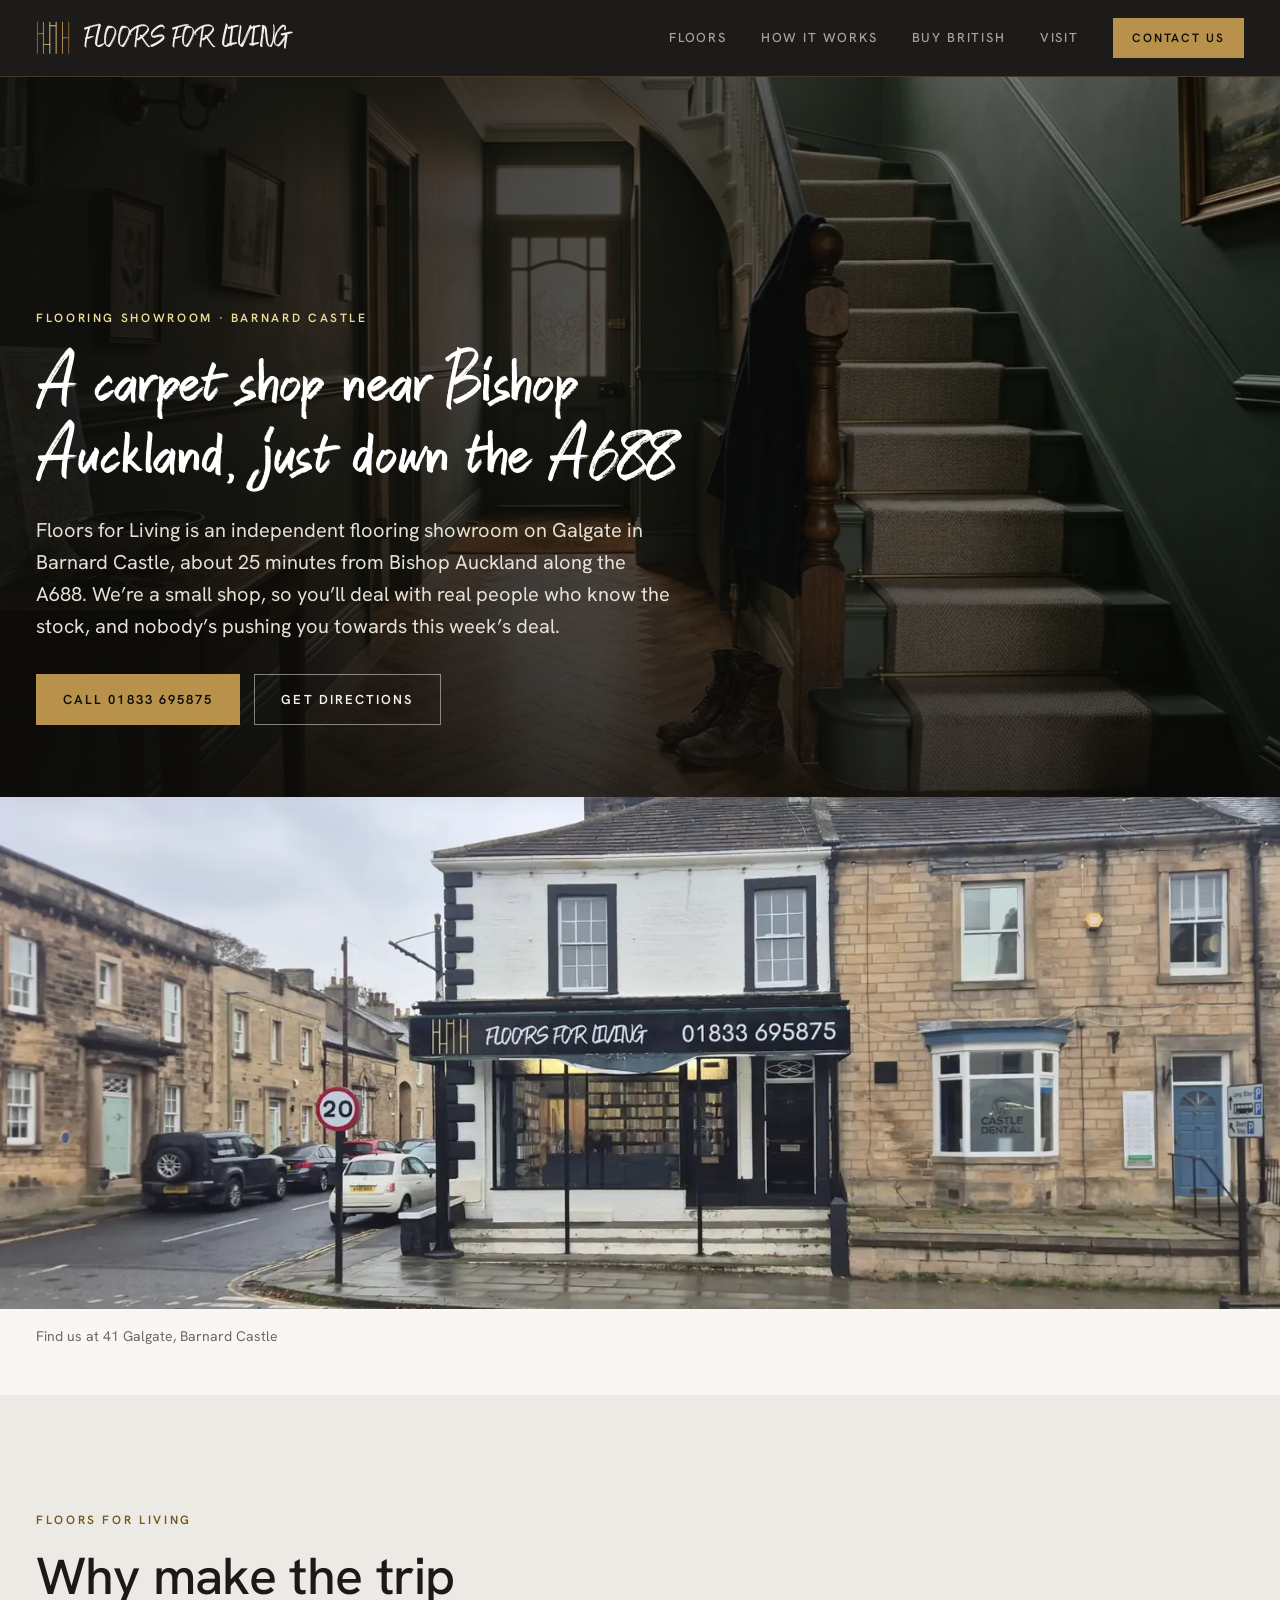
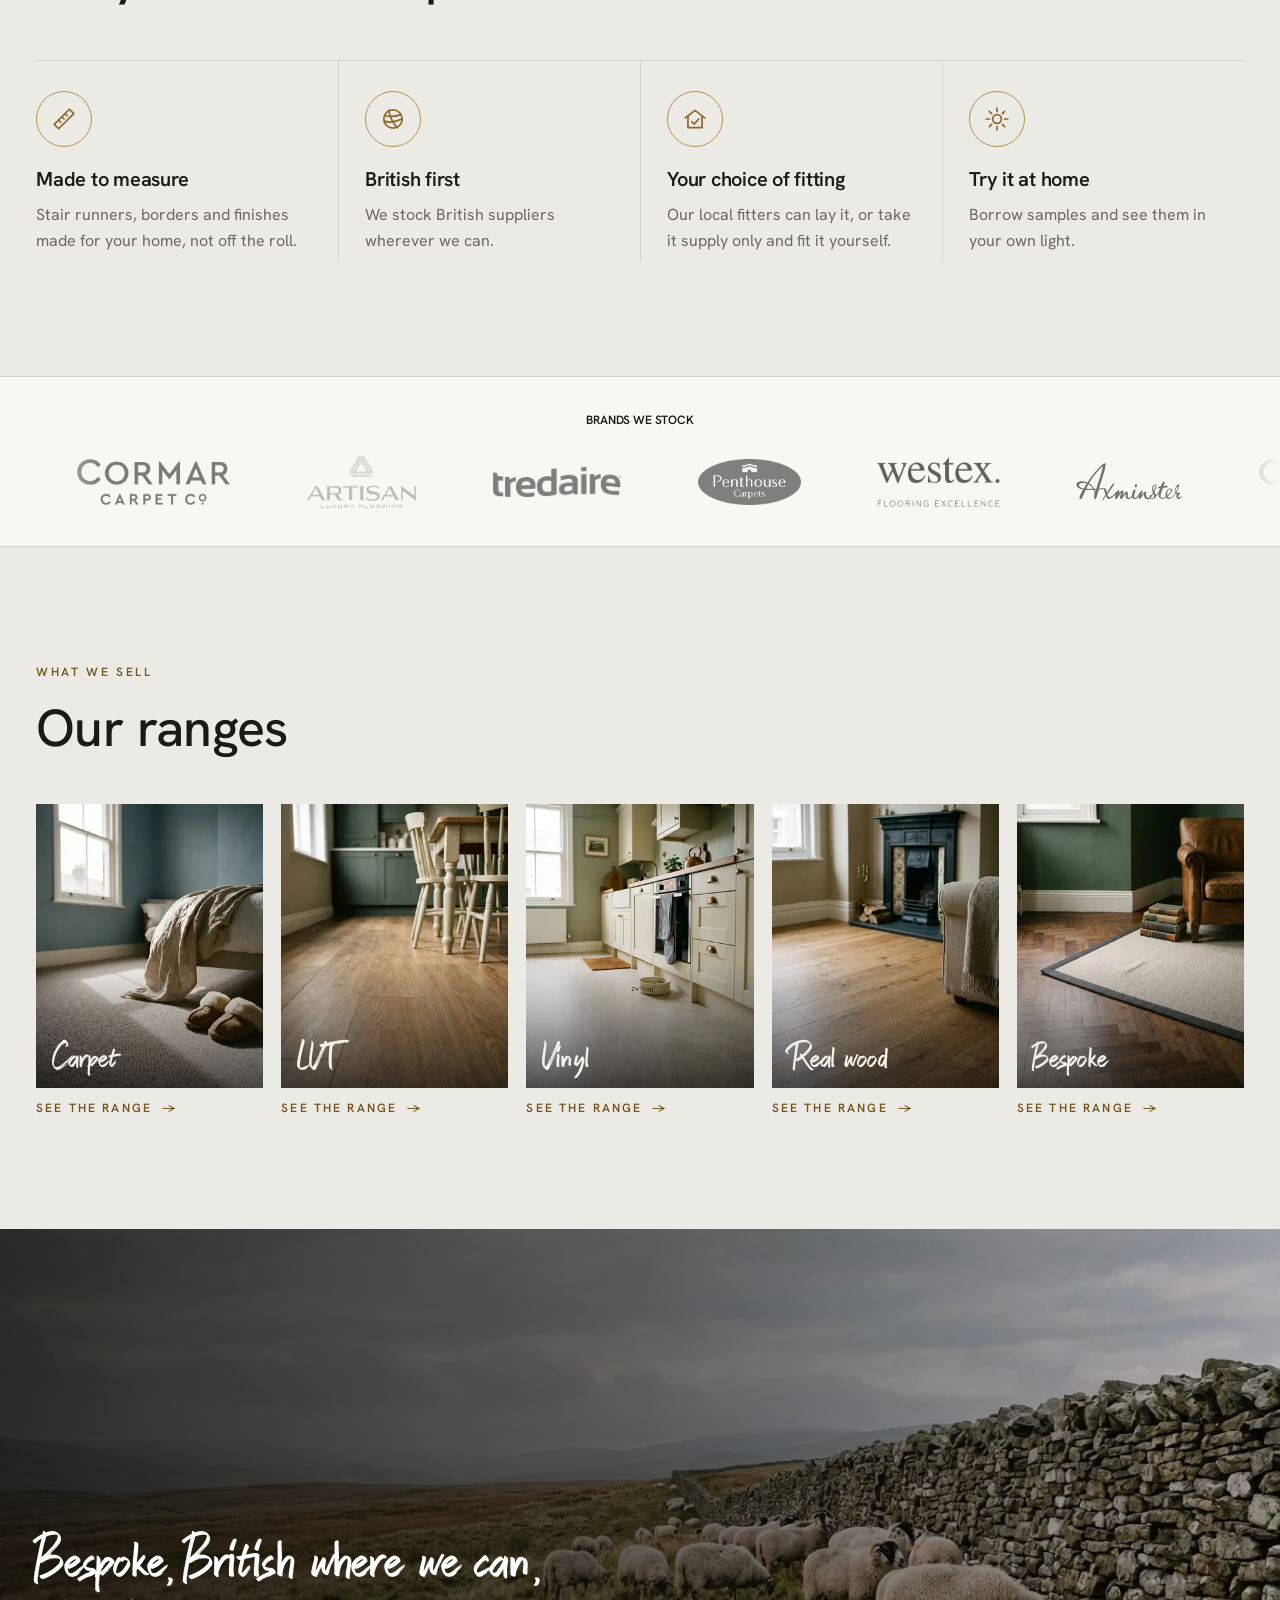
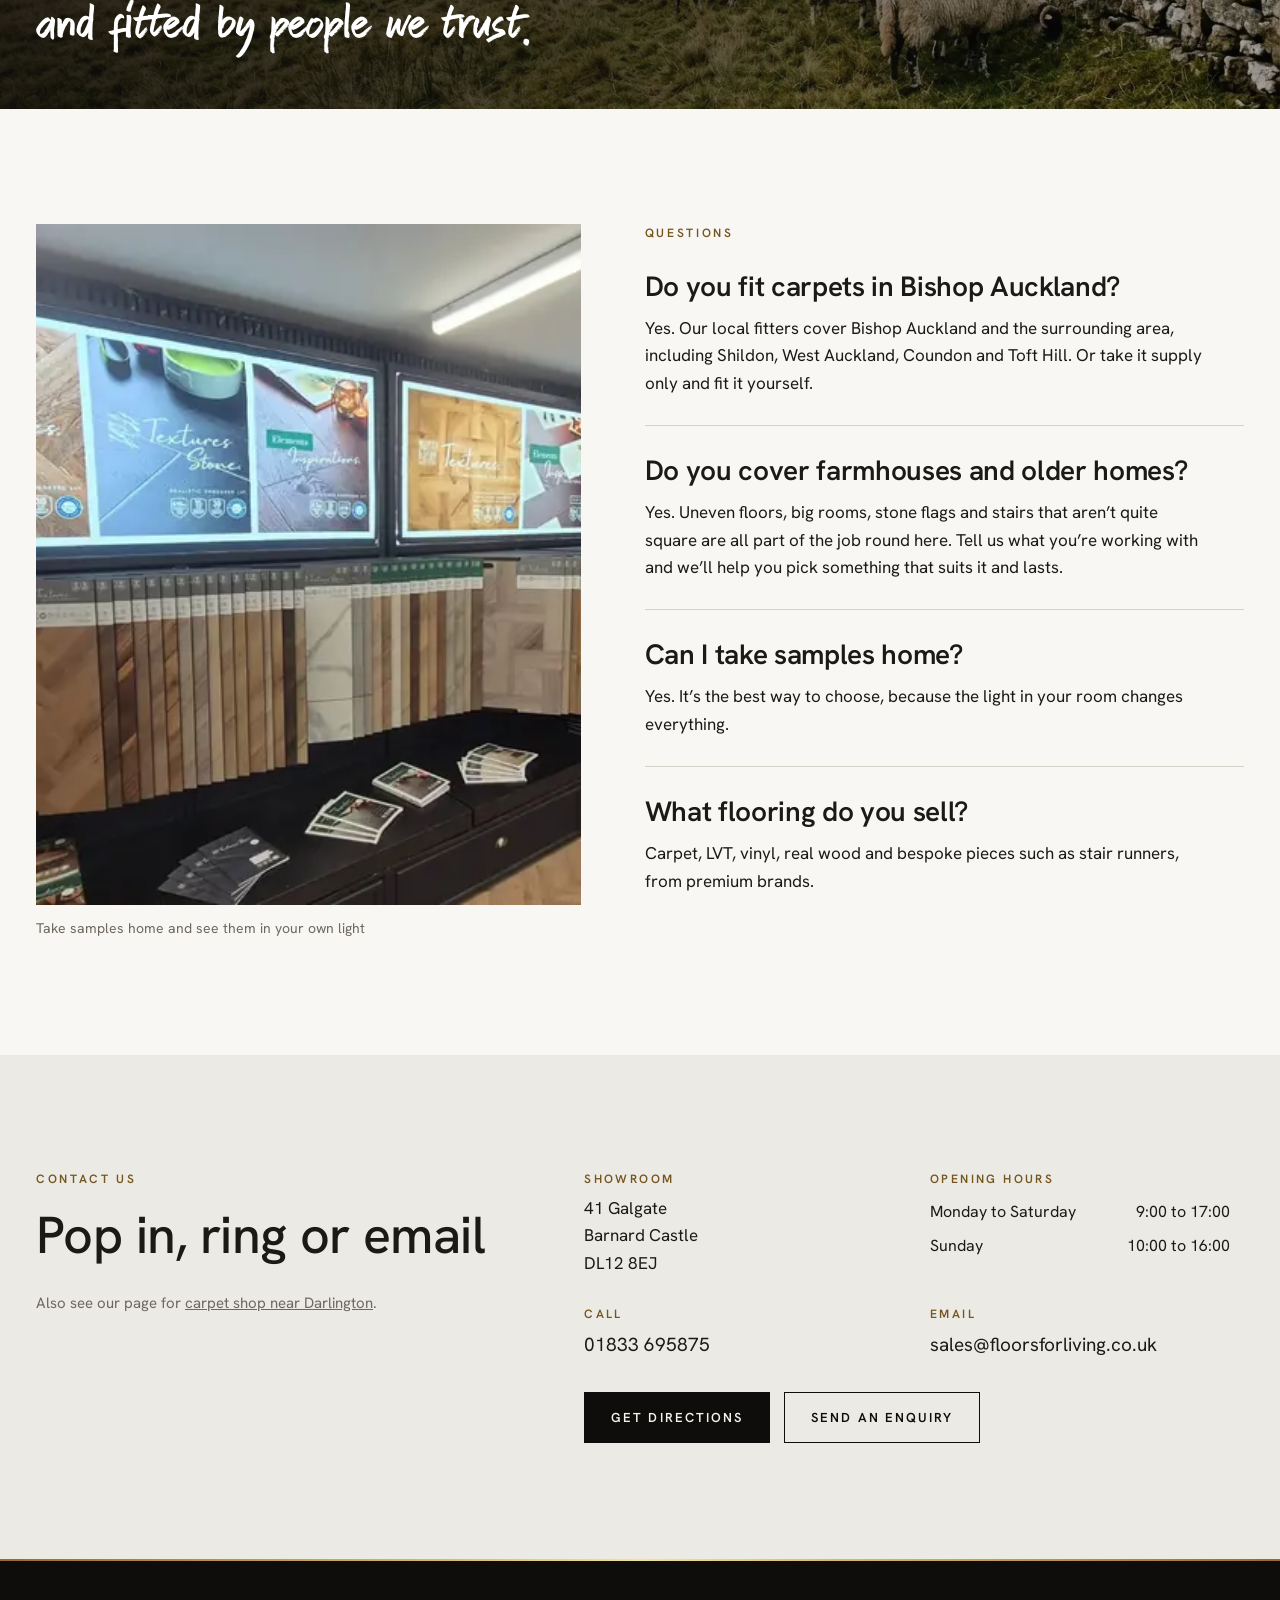
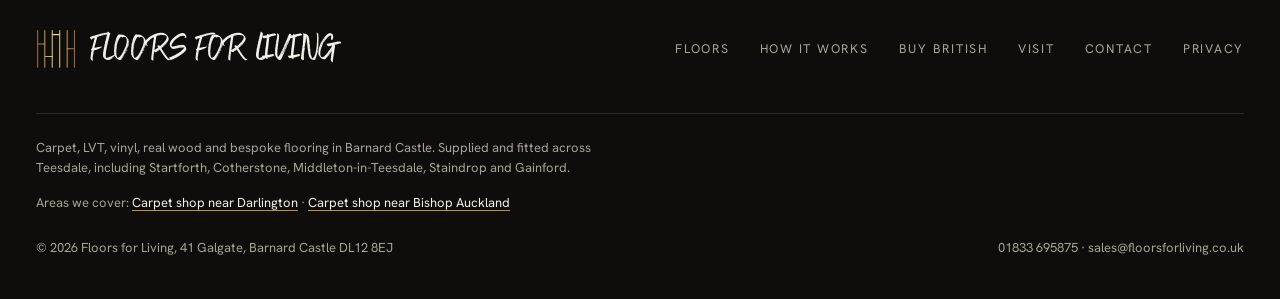
==== commit 9534c20f: "Polish location pages: calmer headings, photo hero, image range tiles, brands strip, subtle motion -" ====
--- a/carpet-shop-bishop-auckland/index.html
+++ b/carpet-shop-bishop-auckland/index.html
@@ -22,8 +22,10 @@
 <link rel="icon" type="image/svg+xml" href="data:image/svg+xml,%3Csvg xmlns='http://www.w3.org/2000/svg' viewBox='0 0 64 64'%3E%3Crect width='64' height='64' rx='10' fill='%230e0d0b'/%3E%3Cg stroke='%23d6bb6e' stroke-width='3' stroke-linecap='round' fill='none'%3E%3Cpath d='M14 10v44M23 10v44M32 10v44M41 10v44M50 10v44'/%3E%3Cpath d='M14 26h9M23 42h9M32 16h9M41 32h9'/%3E%3C/g%3E%3C/svg%3E">
 <link rel="preconnect" href="https://fonts.googleapis.com">
 <link rel="preconnect" href="https://fonts.gstatic.com" crossorigin>
-<link rel="stylesheet" href="https://fonts.googleapis.com/css2?family=Hanken+Grotesk:wght@300;400;500;600&display=swap">
+<link rel="stylesheet" href="https://fonts.googleapis.com/css2?family=Hanken+Grotesk:wght@300;400;500;600&display=swap" media="print" onload="this.media='all'">
+<noscript><link rel="stylesheet" href="https://fonts.googleapis.com/css2?family=Hanken+Grotesk:wght@300;400;500;600&display=swap"></noscript>
 <link rel="preload" href="/auttera.woff2" as="font" type="font/woff2" crossorigin>
+<script>document.documentElement.classList.add('js');</script>
 <link rel="stylesheet" href="/location.css">
 </head>
 <body class="loc">
@@ -141,8 +143,9 @@
 </div>
 
 <main id="top">
-  <!-- INTRO -->
-  <section class="loc-intro">
+  <!-- HERO: the hallway photo from the homepage under a dark overlay. It is the LCP image, so it loads eagerly. -->
+  <section class="loc-hero">
+    <img class="loc-hero__img" src="/images/hero-1200.webp" srcset="/images/hero-800.webp 800w, /images/hero-1200.webp 1200w, /images/hero-1376.webp 1376w" sizes="100vw" width="1376" height="768" alt="Victorian hallway with oak herringbone LVT and a wool stair runner with brass rods" fetchpriority="high" decoding="async">
     <div class="wrap">
       <p class="eyebrow eyebrow--split"><span>Flooring showroom</span><span class="sep" aria-hidden="true"> &middot; </span><span>Barnard Castle</span></p>
       <h1>A carpet shop near Bishop Auckland, just down the A688</h1>
@@ -156,61 +159,114 @@
 
   <!-- IMAGE BAND: crop is set by object-position in location.css so the sign and window stay in view -->
   <figure class="loc-photo">
-    <img src="/images/FFL_Front-1200.webp" srcset="/images/FFL_Front-800.webp 800w, /images/FFL_Front-1200.webp 1200w, /images/FFL_Front-1600.webp 1600w" sizes="100vw" width="1600" height="900" alt="Floors for Living shopfront on Galgate, Barnard Castle" decoding="async">
+    <img src="/images/FFL_Front-1200.webp" srcset="/images/FFL_Front-800.webp 800w, /images/FFL_Front-1200.webp 1200w, /images/FFL_Front-1600.webp 1600w" sizes="100vw" width="1600" height="900" alt="Floors for Living shopfront on Galgate, Barnard Castle" loading="lazy" decoding="async">
     <figcaption>Find us at 41 Galgate, Barnard Castle</figcaption>
   </figure>
 
   <!-- WHY MAKE THE TRIP -->
   <section class="band band--stone" aria-labelledby="why-h">
     <div class="wrap">
-      <p class="eyebrow">Floors for Living</p>
-      <h2 class="loc-h" id="why-h">Why make the trip</h2>
+      <div data-reveal>
+        <p class="eyebrow">Floors for Living</p>
+        <h2 class="loc-h" id="why-h">Why make the trip</h2>
+      </div>
       <ul class="why">
-        <li><span class="why__icon"><svg viewBox="0 0 24 24" fill="none" stroke="currentColor" stroke-width="1.6" stroke-linecap="round" stroke-linejoin="round" aria-hidden="true"><path d="M3 17 17 3l4 4L7 21z"/><path d="M7 13l2 2M10 10l2 2M13 7l2 2"/></svg></span><h3>Made to measure</h3><p>Stair runners, borders and finishes made for your home, not off the roll.</p></li>
-        <li><span class="why__icon"><svg viewBox="0 0 24 24" fill="none" stroke="currentColor" stroke-width="1.6" stroke-linecap="round" stroke-linejoin="round" aria-hidden="true"><circle cx="12" cy="12" r="8.5"/><path d="M4.5 9c4 1 9 1 15-1M4 14c5 1.5 10 1 16-2M8 4c1 5 3 11 8 16"/></svg></span><h3>British first</h3><p>We stock British suppliers wherever we can.</p></li>
-        <li><span class="why__icon"><svg viewBox="0 0 24 24" fill="none" stroke="currentColor" stroke-width="1.6" stroke-linecap="round" stroke-linejoin="round" aria-hidden="true"><path d="M3 11 12 4l9 7"/><path d="M5.5 9.5V20h13V9.5"/><path d="M9 14.5l2.2 2.2L15.5 12"/></svg></span><h3>Your choice of fitting</h3><p>Our local fitters can lay it, or take it supply only and fit it yourself.</p></li>
-        <li><span class="why__icon"><svg viewBox="0 0 24 24" fill="none" stroke="currentColor" stroke-width="1.6" stroke-linecap="round" stroke-linejoin="round" aria-hidden="true"><circle cx="12" cy="12" r="4"/><path d="M12 2v3M12 19v3M2 12h3M19 12h3M4.9 4.9l2.1 2.1M17 17l2.1 2.1M4.9 19.1 7 17M17 7l2.1-2.1"/></svg></span><h3>Try it at home</h3><p>Borrow samples and see them in your own light.</p></li>
+        <li data-reveal style="--i:0"><span class="why__icon"><svg viewBox="0 0 24 24" fill="none" stroke="currentColor" stroke-width="1.6" stroke-linecap="round" stroke-linejoin="round" aria-hidden="true"><path d="M3 17 17 3l4 4L7 21z"/><path d="M7 13l2 2M10 10l2 2M13 7l2 2"/></svg></span><h3>Made to measure</h3><p>Stair runners, borders and finishes made for your home, not off the roll.</p></li>
+        <li data-reveal style="--i:1"><span class="why__icon"><svg viewBox="0 0 24 24" fill="none" stroke="currentColor" stroke-width="1.6" stroke-linecap="round" stroke-linejoin="round" aria-hidden="true"><circle cx="12" cy="12" r="8.5"/><path d="M4.5 9c4 1 9 1 15-1M4 14c5 1.5 10 1 16-2M8 4c1 5 3 11 8 16"/></svg></span><h3>British first</h3><p>We stock British suppliers wherever we can.</p></li>
+        <li data-reveal style="--i:2"><span class="why__icon"><svg viewBox="0 0 24 24" fill="none" stroke="currentColor" stroke-width="1.6" stroke-linecap="round" stroke-linejoin="round" aria-hidden="true"><path d="M3 11 12 4l9 7"/><path d="M5.5 9.5V20h13V9.5"/><path d="M9 14.5l2.2 2.2L15.5 12"/></svg></span><h3>Your choice of fitting</h3><p>Our local fitters can lay it, or take it supply only and fit it yourself.</p></li>
+        <li data-reveal style="--i:3"><span class="why__icon"><svg viewBox="0 0 24 24" fill="none" stroke="currentColor" stroke-width="1.6" stroke-linecap="round" stroke-linejoin="round" aria-hidden="true"><circle cx="12" cy="12" r="4"/><path d="M12 2v3M12 19v3M2 12h3M19 12h3M4.9 4.9l2.1 2.1M17 17l2.1 2.1M4.9 19.1 7 17M17 7l2.1-2.1"/></svg></span><h3>Try it at home</h3><p>Borrow samples and see them in your own light.</p></li>
       </ul>
     </div>
   </section>
 
+  <!-- BRANDS: the homepage strip, reused. TODO: Lewis Abbott is on the showroom display but there is no logo file in the repo, so it is not in the strip yet. -->
+  <section class="brands" id="brands" aria-labelledby="brands-h">
+    <div class="wrap"><h2 class="eyebrow" id="brands-h">Brands we stock</h2></div>
+    <div class="brands__viewport">
+      <div class="brands__track">
+        <ul class="brands__list">
+          <li><img src="/brands/cormar.png" alt="Cormar Carpet Co" style="--h:46px" width="154" height="46" loading="lazy"></li>
+          <li><img src="/brands/artisan.png" alt="Artisan Luxury Flooring" style="--h:52px" width="109" height="52" loading="lazy"></li>
+          <li><img src="/brands/tredaire.png" alt="Tredaire" style="--h:30px" width="128" height="30" loading="lazy"></li>
+          <li><img src="/brands/penthouse.png" alt="Penthouse Carpets" style="--h:46px" width="103" height="46" loading="lazy"></li>
+          <li><img src="/brands/westex.png" alt="Westex" style="--h:50px" width="122" height="50" loading="lazy"></li>
+          <li><img src="/brands/axminster.svg" alt="Axminster" style="--h:38px" width="106" height="38" loading="lazy"></li>
+        </ul>
+        <ul class="brands__list" aria-hidden="true">
+          <li><img src="/brands/cormar.png" alt="" style="--h:46px" width="154" height="46" loading="lazy"></li>
+          <li><img src="/brands/artisan.png" alt="" style="--h:52px" width="109" height="52" loading="lazy"></li>
+          <li><img src="/brands/tredaire.png" alt="" style="--h:30px" width="128" height="30" loading="lazy"></li>
+          <li><img src="/brands/penthouse.png" alt="" style="--h:46px" width="103" height="46" loading="lazy"></li>
+          <li><img src="/brands/westex.png" alt="" style="--h:50px" width="122" height="50" loading="lazy"></li>
+          <li><img src="/brands/axminster.svg" alt="" style="--h:38px" width="106" height="38" loading="lazy"></li>
+        </ul>
+        <ul class="brands__list" aria-hidden="true">
+          <li><img src="/brands/cormar.png" alt="" style="--h:46px" width="154" height="46" loading="lazy"></li>
+          <li><img src="/brands/artisan.png" alt="" style="--h:52px" width="109" height="52" loading="lazy"></li>
+          <li><img src="/brands/tredaire.png" alt="" style="--h:30px" width="128" height="30" loading="lazy"></li>
+          <li><img src="/brands/penthouse.png" alt="" style="--h:46px" width="103" height="46" loading="lazy"></li>
+          <li><img src="/brands/westex.png" alt="" style="--h:50px" width="122" height="50" loading="lazy"></li>
+          <li><img src="/brands/axminster.svg" alt="" style="--h:38px" width="106" height="38" loading="lazy"></li>
+        </ul>
+        <ul class="brands__list" aria-hidden="true">
+          <li><img src="/brands/cormar.png" alt="" style="--h:46px" width="154" height="46" loading="lazy"></li>
+          <li><img src="/brands/artisan.png" alt="" style="--h:52px" width="109" height="52" loading="lazy"></li>
+          <li><img src="/brands/tredaire.png" alt="" style="--h:30px" width="128" height="30" loading="lazy"></li>
+          <li><img src="/brands/penthouse.png" alt="" style="--h:46px" width="103" height="46" loading="lazy"></li>
+          <li><img src="/brands/westex.png" alt="" style="--h:50px" width="122" height="50" loading="lazy"></li>
+          <li><img src="/brands/axminster.svg" alt="" style="--h:38px" width="106" height="38" loading="lazy"></li>
+        </ul>
+      </div>
+    </div>
+  </section>
+
   <!-- RANGES -->
-  <section class="ranges-band" aria-labelledby="ranges-h">
+  <section class="band band--stone" aria-labelledby="ranges-h">
     <div class="wrap">
-      <p class="eyebrow">What we sell</p>
-      <h2 class="loc-h" id="ranges-h">Our ranges</h2>
-      <ul class="ranges">
-        <li><a href="/#floor-carpet"><strong>Carpet</strong><span>See the range</span></a></li>
-        <li><a href="/#floor-lvt"><strong>LVT</strong><span>See the range</span></a></li>
-        <li><a href="/#floor-vinyl"><strong>Vinyl</strong><span>See the range</span></a></li>
-        <li><a href="/#floor-real-wood"><strong>Real wood</strong><span>See the range</span></a></li>
-        <li><a href="/#floor-bespoke"><strong>Bespoke</strong><span>See the range</span></a></li>
+      <div data-reveal>
+        <p class="eyebrow">What we sell</p>
+        <h2 class="loc-h" id="ranges-h">Our ranges</h2>
+      </div>
+      <ul class="range-rail">
+        <li data-reveal style="--i:0"><a class="range" href="/#floor-carpet"><span class="range__img"><img src="/images/range-carpet-600.webp" srcset="/images/range-carpet-360.webp 360w, /images/range-carpet-600.webp 600w" sizes="(max-width: 560px) 68vw, (max-width: 1020px) 280px, 230px" width="600" height="745" alt="Greige twist carpet in a blue bedroom with sunlight across the floor" loading="lazy" decoding="async"><span class="range__name">Carpet</span></span><span class="range__more">See the range</span></a></li>
+        <li data-reveal style="--i:1"><a class="range" href="/#floor-lvt"><span class="range__img"><img src="/images/range-lvt-600.webp" srcset="/images/range-lvt-360.webp 360w, /images/range-lvt-600.webp 600w" sizes="(max-width: 560px) 68vw, (max-width: 1020px) 280px, 230px" width="600" height="745" alt="Oak effect LVT planks in a kitchen diner with painted chairs" loading="lazy" decoding="async"><span class="range__name">LVT</span></span><span class="range__more">See the range</span></a></li>
+        <li data-reveal style="--i:2"><a class="range" href="/#floor-vinyl"><span class="range__img"><img src="/images/range-vinyl-600.webp" srcset="/images/range-vinyl-360.webp 360w, /images/range-vinyl-600.webp 600w" sizes="(max-width: 560px) 68vw, (max-width: 1020px) 280px, 230px" width="600" height="745" alt="Pale stone effect vinyl in a cream shaker kitchen" loading="lazy" decoding="async"><span class="range__name">Vinyl</span></span><span class="range__more">See the range</span></a></li>
+        <li data-reveal style="--i:3"><a class="range" href="/#floor-real-wood"><span class="range__img"><img src="/images/range-real-wood-600.webp" srcset="/images/range-real-wood-360.webp 360w, /images/range-real-wood-600.webp 600w" sizes="(max-width: 560px) 68vw, (max-width: 1020px) 280px, 230px" width="600" height="745" alt="Wide plank oak floor in a living room with a cast iron fireplace and a linen armchair" loading="lazy" decoding="async"><span class="range__name">Real wood</span></span><span class="range__more">See the range</span></a></li>
+        <li data-reveal style="--i:4"><a class="range" href="/#floor-bespoke"><span class="range__img"><img src="/images/range-bespoke-600.webp" srcset="/images/range-bespoke-360.webp 360w, /images/range-bespoke-600.webp 600w" sizes="(max-width: 560px) 68vw, (max-width: 1020px) 280px, 230px" width="600" height="745" alt="Bespoke bound wool rug with a charcoal border on walnut herringbone" loading="lazy" decoding="async"><span class="range__name">Bespoke</span></span><span class="range__more">See the range</span></a></li>
       </ul>
+    </div>
+  </section>
+
+  <!-- IMAGE BAND WITH A LINE OVER IT -->
+  <section class="loc-quote" aria-label="Sheep grazing on Teesdale fell pasture beside a dry stone wall">
+    <img src="/images/british-wool-1200.webp" srcset="/images/british-wool-800.webp 800w, /images/british-wool-1200.webp 1200w, /images/british-wool-1376.webp 1376w" sizes="100vw" width="1376" height="768" alt="" loading="lazy" decoding="async">
+    <div class="wrap">
+      <p class="loc-quote__text" data-reveal>Bespoke, British where we can, and fitted by people we trust.</p>
     </div>
   </section>
 
   <!-- Q&A -->
   <section class="band">
     <div class="wrap qa">
-      <figure class="qa__photo">
+      <figure class="qa__photo" data-reveal>
         <img src="/images/FFL_LVT-1200.webp" srcset="/images/FFL_LVT-800.webp 800w, /images/FFL_LVT-1200.webp 1200w, /images/FFL_LVT-1600.webp 1600w" sizes="(max-width: 860px) 92vw, 560px" width="1600" height="900" alt="LVT sample wall in the Floors for Living showroom" loading="lazy" decoding="async">
         <figcaption>Take samples home and see them in your own light</figcaption>
       </figure>
       <div>
-        <p class="eyebrow">Questions</p>
-        <div class="qa__item">
+        <p class="eyebrow" data-reveal>Questions</p>
+        <div class="qa__item" data-reveal>
           <h2>Do you fit carpets in Bishop Auckland?</h2>
           <p>Yes. Our local fitters cover Bishop Auckland and the surrounding area, including Shildon, West Auckland, Coundon and Toft Hill. Or take it supply only and fit it yourself.</p>
         </div>
-        <div class="qa__item">
+        <div class="qa__item" data-reveal>
           <h2>Do you cover farmhouses and older homes?</h2>
           <p>Yes. Uneven floors, big rooms, stone flags and stairs that aren’t quite square are all part of the job round here. Tell us what you’re working with and we’ll help you pick something that suits it and lasts.</p>
         </div>
-        <div class="qa__item">
+        <div class="qa__item" data-reveal>
           <h2>Can I take samples home?</h2>
           <p>Yes. It’s the best way to choose, because the light in your room changes everything.</p>
         </div>
-        <div class="qa__item">
+        <div class="qa__item" data-reveal>
           <h2>What flooring do you sell?</h2>
           <p>Carpet, LVT, vinyl, real wood and bespoke pieces such as stair runners, from premium brands.</p>
         </div>
@@ -223,12 +279,12 @@
   <!-- TODO: the homepage says "Free home measure and quote". Left out here until you confirm it can be repeated on these pages. -->
   <section class="band loc-contact" id="contact" aria-labelledby="contact-h">
     <div class="wrap loc-contact__grid">
-      <div>
+      <div data-reveal>
         <p class="eyebrow">Contact us</p>
         <h2 class="loc-h" id="contact-h">Pop in, ring or email</h2>
         <p class="loc-also">Also see our page for <a href="/carpet-shop-darlington/">carpet shop near Darlington</a>.</p>
       </div>
-      <div>
+      <div data-reveal style="--i:1">
       <dl>
         <div><dt>Showroom</dt><dd>41 Galgate<br>Barnard Castle<br>DL12 8EJ</dd></div>
         <div><dt>Opening hours</dt><dd>
@@ -291,6 +347,21 @@
   btn.addEventListener('click', function () { setMenu(!menu.classList.contains('is-open')); });
   menu.addEventListener('click', function (e) { if (e.target.closest('a')) setMenu(false); });
   document.addEventListener('keydown', function (e) { if (e.key === 'Escape') setMenu(false); });
+  // Fade up once as sections scroll into view (CSS only hides them when motion is allowed)
+  var items = [].slice.call(document.querySelectorAll('[data-reveal]'));
+  if ('IntersectionObserver' in window) {
+    var io = new IntersectionObserver(function (en) {
+      en.forEach(function (e) { if (e.isIntersecting) { e.target.classList.add('is-in'); io.unobserve(e.target); } });
+    }, { threshold: 0.12, rootMargin: '0px 0px -6% 0px' });
+    items.forEach(function (el) { io.observe(el); });
+  } else { items.forEach(function (el) { el.classList.add('is-in'); }); }
+  // Start the slow hero zoom once the page has loaded, so it never competes with the image's first paint
+  var hero = document.querySelector('.loc-hero');
+  var zoom = function () { if (hero) hero.classList.add('is-zoom'); };
+  if (document.readyState === 'complete') zoom(); else window.addEventListener('load', function () { setTimeout(zoom, 300); });
+  // Brands strip: tap to pause or resume (it also pauses on hover)
+  var strip = document.getElementById('brands');
+  if (strip) strip.addEventListener('click', function () { strip.classList.toggle('is-paused'); });
   // Call bar steps aside while the contact band is on screen
   var bar = document.getElementById('callbar'), contact = document.getElementById('contact');
   if (bar && contact && 'IntersectionObserver' in window) {
--- a/location.css
+++ b/location.css
@@ -14,6 +14,7 @@
   --line: #d6d2ca;
   --gold: #b8924a;         /* mid gold from the mark */
   --gold-dark: #8f6a2c;
+  --gold-text: #76561f;    /* deeper gold for small text on pale bands (WCAG AA) */
   --gold-light: #ecdc94;
   --on-dark: #f4f1ea;
   --on-dark-muted: #a9a297;
@@ -51,7 +52,7 @@
 
 .eyebrow {
   font-size: 12px; font-weight: 600; letter-spacing: .22em; text-transform: uppercase;
-  color: var(--gold-dark); margin: 0 0 18px;
+  color: var(--gold-text); margin: 0 0 18px;
 }
 .band--dark .eyebrow, .hero .eyebrow { color: var(--gold); }
 .eyebrow--split span { white-space: nowrap; }
@@ -158,56 +159,113 @@
 .visit__photo img { width: 100%; height: auto; aspect-ratio: 16 / 9; object-fit: cover; object-position: 46% 38%; }
 .visit__photo figcaption { margin-top: 10px; font-size: 14px; color: var(--muted); }
 .gold-rule { height: 2px; background: var(--gold-grad); }
+/* Brands: slow marquee. The track holds the logo list four times and slides by half, so the loop has no seam. */
+.brands { background: var(--paper); border-block: 1px solid var(--line); padding-block: 34px 38px; overflow: hidden; }
+.brands .eyebrow { text-align: center; margin-bottom: 26px; }
+.brands__viewport { overflow: hidden; -webkit-mask-image: linear-gradient(90deg, transparent, #000 8%, #000 92%, transparent); mask-image: linear-gradient(90deg, transparent, #000 8%, #000 92%, transparent); }
+.brands__track { display: flex; width: max-content; animation: brands-scroll 60s linear infinite; }
+.brands:hover .brands__track { animation-play-state: paused; }
+.brands__list { display: flex; align-items: center; flex: none; margin: 0; padding: 0 0 0 clamp(44px, 6vw, 84px); list-style: none; gap: clamp(44px, 6vw, 84px); }
+.brands__list img { height: var(--h, 44px); width: auto; max-width: none; filter: grayscale(1); opacity: .62; transition: opacity .3s, filter .3s; }
+.brands__list li:hover img { filter: none; opacity: 1; }
+@keyframes brands-scroll { to { transform: translateX(-50%); } }
+@media (max-width: 520px) { .brands__list img { height: calc(var(--h, 44px) * .8); } }
+@media (prefers-reduced-motion: reduce) {
+  .brands__viewport { -webkit-mask-image: none; mask-image: none; }
+  .brands__track { animation: none; display: block; width: auto; padding-inline: var(--gutter-l) var(--gutter-r); }
+  .brands__list { flex-wrap: wrap; justify-content: center; padding: 0; gap: 28px clamp(36px, 5vw, 64px); max-width: var(--wrap); margin-inline: auto; }
+  .brands__list[aria-hidden="true"] { display: none; }
+}
+
 
 /* Location pages */
-/* Slightly deeper gold for small text on the pale bands, so it passes WCAG AA contrast */
-body.loc { --gold-dark: #76561f; }
-.loc h1, .loc h2, .loc h3 { font-family: var(--f-display); font-weight: 400; letter-spacing: .01em; text-transform: uppercase; text-wrap: balance; margin: 0; }
-.loc-intro { background: var(--ink); color: var(--on-dark); padding-block: clamp(56px, 8vw, 104px) clamp(48px, 6vw, 80px); }
-.loc-intro h1 { font-size: clamp(40px, 6vw, 80px); line-height: 1.02; max-width: 20ch; color: var(--on-dark); }
-.loc-intro .eyebrow { color: var(--gold); }
-.loc-intro p.lede { color: #d9d3c8; margin-top: 28px; max-width: 60ch; font-size: clamp(18px, 1.7vw, 21px); }
-.loc-ctas { display: flex; flex-wrap: wrap; gap: 14px; margin-top: 36px; }
+/* Headings: Auttera for the H1 only. Everything else uses the body font in sentence case. */
+.loc h1 { font-family: var(--f-display); font-weight: 400; letter-spacing: .01em; text-wrap: balance; margin: 0; }
+.loc h2, .loc h3 { font-family: var(--f-body); font-weight: 600; letter-spacing: -.012em; text-wrap: balance; margin: 0; color: var(--text); }
+.loc h2.loc-h { font-size: clamp(32px, 4.4vw, 52px); line-height: 1.08; font-weight: 500; }
+
+/* Hero: full-bleed photo with a dark overlay. This image is the LCP, so it is not lazy loaded. */
+.loc-hero { position: relative; isolation: isolate; overflow: hidden; background: var(--ink); color: var(--on-dark); display: flex; align-items: flex-end; min-height: clamp(540px, 80vh, 780px); }
+.loc-hero__img { position: absolute; inset: 0; z-index: -2; width: 100%; height: 100%; object-fit: cover; object-position: 62% 50%; transform-origin: 60% 55%; }
+.loc-hero::after { content: ""; position: absolute; inset: 0; z-index: -1; background: linear-gradient(100deg, rgba(14,13,11,.9) 0%, rgba(14,13,11,.74) 42%, rgba(14,13,11,.3) 100%), linear-gradient(0deg, rgba(14,13,11,.55) 0%, rgba(14,13,11,0) 40%); }
+.loc-hero .wrap { width: 100%; padding-block: 120px 72px; }
+.loc-hero h1 { font-size: clamp(34px, 5.4vw, 72px); line-height: 1.04; max-width: 22ch; color: #fff; }
+.loc-hero .eyebrow { color: var(--gold-light); }
+.loc-hero p.lede { color: #e6e1d6; margin-top: 24px; max-width: 58ch; font-size: clamp(17px, 1.6vw, 20px); }
+.loc-ctas { display: flex; flex-wrap: wrap; gap: 14px; margin-top: 32px; }
+@media (max-width: 760px) {
+  .loc-hero { min-height: calc(100svh - 76px - env(safe-area-inset-top, 0px)); }
+  .loc-hero::after { background: linear-gradient(180deg, rgba(14,13,11,.34) 0%, rgba(14,13,11,.8) 24%, rgba(14,13,11,.93) 45%, rgba(14,13,11,.96) 100%); }
+  .loc-hero .wrap { padding-block: 72px calc(36px + 52px + env(safe-area-inset-bottom, 0px)); }
+  .loc-hero p.lede { margin-top: 18px; }
+  .loc-ctas { margin-top: 24px; gap: 10px; }
+  .loc-hero .loc-ctas .btn { flex: 1 1 100%; justify-content: center; padding-block: 16px; }
+}
+@media (max-width: 760px) and (max-height: 720px) { .loc-hero .wrap { padding-top: 36px; } .loc-hero p.lede { font-size: 16px; line-height: 1.5; margin-top: 14px; } .loc-hero .eyebrow { margin-bottom: 12px; } .loc-ctas { margin-top: 18px; } .loc-hero .loc-ctas .btn { padding-block: 14px; } }
+
+/* Shopfront band: a little shorter than full 21:9 so it does not dominate */
 .loc-photo { margin: 0; background: var(--paper); }
-.loc-photo img { width: 100%; height: auto; aspect-ratio: 21 / 9; object-fit: cover; object-position: 46% 38%; }
+.loc-photo img { width: 100%; height: auto; aspect-ratio: 5 / 2; object-fit: cover; object-position: 46% 38%; }
 .loc-photo figcaption { padding: 16px var(--gutter-r) 0 var(--gutter-l); max-width: var(--wrap); margin: 0 auto; font-size: 14px; color: var(--muted); }
 .loc-photo + .band { margin-top: clamp(28px, 4vw, 48px); }
 @media (max-width: 700px) { .loc-photo img { aspect-ratio: 4 / 3; } }
-.loc h2.loc-h { font-size: clamp(38px, 5.2vw, 64px); line-height: 1.05; }
+
+/* Why make the trip */
 .why { display: grid; grid-template-columns: repeat(4, 1fr); margin: clamp(36px, 5vw, 56px) 0 0; padding: 0; list-style: none; border-top: 1px solid var(--line); }
 .why li { padding: 30px 26px 8px 0; min-width: 0; }
 .why li + li { padding-left: 26px; border-left: 1px solid var(--line); }
 .why__icon { width: 56px; height: 56px; border: 1px solid var(--gold); border-radius: 50%; display: grid; place-items: center; color: var(--gold-dark); }
 .why__icon svg { width: 26px; height: 26px; }
-.why h3 { font-size: 26px; line-height: 1.1; color: var(--gold-dark); margin: 20px 0 10px; }
+.why h3 { font-size: 20px; line-height: 1.25; margin: 20px 0 10px; }
 .why p { margin: 0; font-size: 16px; color: var(--muted); }
 @media (max-width: 1020px) { .why { grid-template-columns: repeat(2, 1fr); } .why li:nth-child(3) { padding-left: 0; border-left: 0; } .why li:nth-child(n+3) { border-top: 1px solid var(--line); margin-top: 22px; } }
 @media (max-width: 560px) { .why { grid-template-columns: 1fr; } .why li, .why li + li { padding: 26px 0 8px; border-left: 0; } .why li + li { border-top: 1px solid var(--line); margin-top: 0; } }
-.ranges-band { background: var(--ink); color: var(--on-dark); padding-block: clamp(56px, 7vw, 96px); }
-.ranges-band .eyebrow { color: var(--gold); }
-.ranges-band h2 { color: var(--on-dark); }
-.ranges { display: grid; grid-template-columns: repeat(5, 1fr); gap: 0; list-style: none; margin: clamp(32px, 4vw, 48px) 0 0; padding: 0; border-top: 1px solid rgba(184,146,74,.35); }
-.ranges li + li { border-left: 1px solid rgba(244,241,234,.12); }
-.ranges a { display: flex; flex-direction: column; justify-content: space-between; gap: 22px; min-height: 150px; padding: 26px 22px; text-decoration: none; color: var(--on-dark); transition: background .25s, color .25s; }
-.ranges a:hover, .ranges a:focus-visible { background: rgba(184,146,74,.12); color: var(--gold-light); }
-.ranges strong { font-family: var(--f-display); font-weight: 400; font-size: clamp(30px, 3vw, 40px); line-height: 1.05; text-transform: uppercase; }
-.ranges span { font: 600 12px/1 var(--f-body); letter-spacing: .18em; text-transform: uppercase; color: var(--gold); }
-.ranges span::after { content: "\2192"; margin-left: 10px; }
-@media (max-width: 1020px) { .ranges { grid-template-columns: repeat(2, 1fr); } .ranges li:nth-child(odd) { border-left: 0; } .ranges li:nth-child(n+3) { border-top: 1px solid rgba(244,241,234,.12); } .ranges li:last-child { grid-column: 1 / -1; border-left: 0; } }
+
+/* Ranges: image tiles, five across on desktop, a swipe row below 1020px */
+.range-rail { display: grid; grid-template-columns: repeat(5, 1fr); gap: 18px; list-style: none; margin: clamp(32px, 4vw, 48px) 0 0; padding: 0; }
+.range { display: flex; flex-direction: column; gap: 14px; text-decoration: none; color: var(--text); min-width: 0; }
+.range__img { position: relative; overflow: hidden; aspect-ratio: 4 / 5; background: var(--ink-2); display: block; }
+.range__img img { width: 100%; height: 100%; object-fit: cover; transition: transform .8s cubic-bezier(.2,.7,.2,1); }
+.range:hover .range__img img { transform: scale(1.05); }
+.range__img::after { content: ""; position: absolute; inset: 0; background: linear-gradient(180deg, rgba(14,13,11,0) 55%, rgba(14,13,11,.66) 100%); }
+.range__name { position: absolute; left: 16px; right: 12px; bottom: 14px; z-index: 1; color: var(--on-dark); font-family: var(--f-display); font-size: clamp(30px, 2.6vw, 40px); line-height: 1; }
+.range__more { font: 600 12px/1 var(--f-body); letter-spacing: .18em; text-transform: uppercase; color: var(--gold-text); }
+.range__more::after { content: "\2192"; margin-left: 10px; display: inline-block; transition: transform .25s; }
+.range:hover .range__more::after { transform: translateX(4px); }
+@media (max-width: 1020px) {
+  .range-rail { display: flex; gap: 14px; overflow-x: auto; overscroll-behavior-x: contain; scroll-snap-type: x mandatory; scrollbar-width: none;
+    margin-inline: calc(-1 * var(--gutter-l)) calc(-1 * var(--gutter-r)); padding-inline: var(--gutter-l) var(--gutter-r); scroll-padding-inline: var(--gutter-l); }
+  .range-rail::-webkit-scrollbar { display: none; }
+  .range-rail li { flex: 0 0 clamp(200px, 30vw, 280px); scroll-snap-align: start; }
+}
+@media (max-width: 560px) { .range-rail li { flex-basis: 68vw; } }
+
+/* Image band with a line over it */
+.loc-quote { position: relative; isolation: isolate; overflow: hidden; background: var(--ink); color: var(--on-dark); display: flex; align-items: flex-end; min-height: clamp(340px, 40vw, 480px); }
+.loc-quote img { position: absolute; inset: 0; z-index: -2; width: 100%; height: 100%; object-fit: cover; object-position: 70% 60%; }
+.loc-quote::after { content: ""; position: absolute; inset: 0; z-index: -1; background: linear-gradient(100deg, rgba(14,13,11,.86) 0%, rgba(14,13,11,.62) 48%, rgba(14,13,11,.2) 100%); }
+.loc-quote .wrap { width: 100%; padding-block: 56px; }
+.loc-quote__text { margin: 0; max-width: 20ch; font-family: var(--f-display); font-size: clamp(34px, 4.6vw, 62px); line-height: 1.05; color: #fff; text-wrap: balance; }
+@media (max-width: 700px) { .loc-quote::after { background: linear-gradient(180deg, rgba(14,13,11,.35) 0%, rgba(14,13,11,.85) 100%); } .loc-quote__text { max-width: 16ch; } }
+.loc-quote-after { height: 0; }
+
+/* Q&A */
 .qa { display: grid; grid-template-columns: 1fr 1.1fr; gap: clamp(32px, 5vw, 80px); align-items: start; }
 .qa__photo { margin: 0; position: sticky; top: calc(96px + env(safe-area-inset-top, 0px)); }
 .qa__photo img { width: 100%; height: auto; aspect-ratio: 4 / 5; object-fit: cover; object-position: 38% 50%; }
 .qa__photo figcaption { margin-top: 12px; font-size: 14px; color: var(--muted); }
 .qa__item { padding: 28px 0; border-top: 1px solid var(--line); }
 .qa__item:first-of-type { border-top: 0; padding-top: 0; }
-.qa__item h2 { font-size: clamp(28px, 3vw, 38px); line-height: 1.08; color: var(--gold-dark); margin-bottom: 12px; }
+.qa__item h2 { font-size: clamp(22px, 2.2vw, 28px); line-height: 1.2; margin-bottom: 12px; }
 .qa__item p { margin: 0; max-width: 56ch; }
 .qa .eyebrow { margin-bottom: 26px; }
 @media (max-width: 860px) { .qa { grid-template-columns: 1fr; } .qa__photo { position: static; } .qa__photo img { aspect-ratio: 16 / 10; } }
+
+/* Contact */
 .loc-contact { background: var(--stone); }
 .loc-contact__grid { display: grid; grid-template-columns: 1fr 1.4fr; gap: clamp(32px, 6vw, 96px); align-items: start; }
 .loc-contact dl { margin: 0; display: grid; grid-template-columns: repeat(2, 1fr); gap: 28px 32px; }
-.loc-contact dt { font-size: 12px; font-weight: 600; letter-spacing: .2em; text-transform: uppercase; color: var(--gold-dark); margin-bottom: 6px; }
+.loc-contact dt { font-size: 12px; font-weight: 600; letter-spacing: .2em; text-transform: uppercase; color: var(--gold-text); margin-bottom: 6px; }
 .loc-contact dd { margin: 0; font-size: 17px; }
 .loc-contact dd a { text-decoration: none; font-size: 19px; }
 .loc-contact .hours { max-width: 300px; }
@@ -216,7 +274,7 @@
 .btn--ghost-ink:hover { border-color: var(--gold-dark); color: var(--gold-dark); }
 .loc-also { margin: 28px 0 0; font-size: 15px; color: var(--muted); }
 @media (max-width: 860px) { .loc-contact__grid { grid-template-columns: 1fr; } }
-@media (max-width: 520px) { .loc-contact dl { grid-template-columns: 1fr; } .loc-ctas .btn { width: 100%; justify-content: center; } }
+@media (max-width: 520px) { .loc-contact dl { grid-template-columns: 1fr; } .loc-contact .loc-ctas .btn { width: 100%; justify-content: center; } }
 .hours { width: 100%; border-collapse: collapse; font-size: 16px; font-variant-numeric: tabular-nums; }
 .hours td { padding: 4px 0; }
 .hours td:last-child { text-align: right; }
@@ -224,3 +282,12 @@
 .footer-areas { margin: 0; padding-top: 14px; font-size: 13px; line-height: 1.6; color: var(--on-dark-muted); }
 .footer-areas a { color: var(--on-dark); text-decoration-color: var(--gold); text-underline-offset: 3px; }
 .footer-areas a:hover { color: var(--gold-light); }
+.brands.is-paused .brands__track { animation-play-state: paused; }
+
+/* Gentle movement. Everything here is off for prefers-reduced-motion. */
+@media (prefers-reduced-motion: no-preference) {
+  html.js [data-reveal] { opacity: 0; transform: translateY(14px); transition: opacity .4s ease-out, transform .4s ease-out; transition-delay: calc(var(--i, 0) * 90ms); }
+  html.js [data-reveal].is-in { opacity: 1; transform: none; }
+  .loc-hero.is-zoom .loc-hero__img { animation: loc-zoom 20s ease-out forwards; }
+}
+@keyframes loc-zoom { from { transform: scale(1); } to { transform: scale(1.05); } }
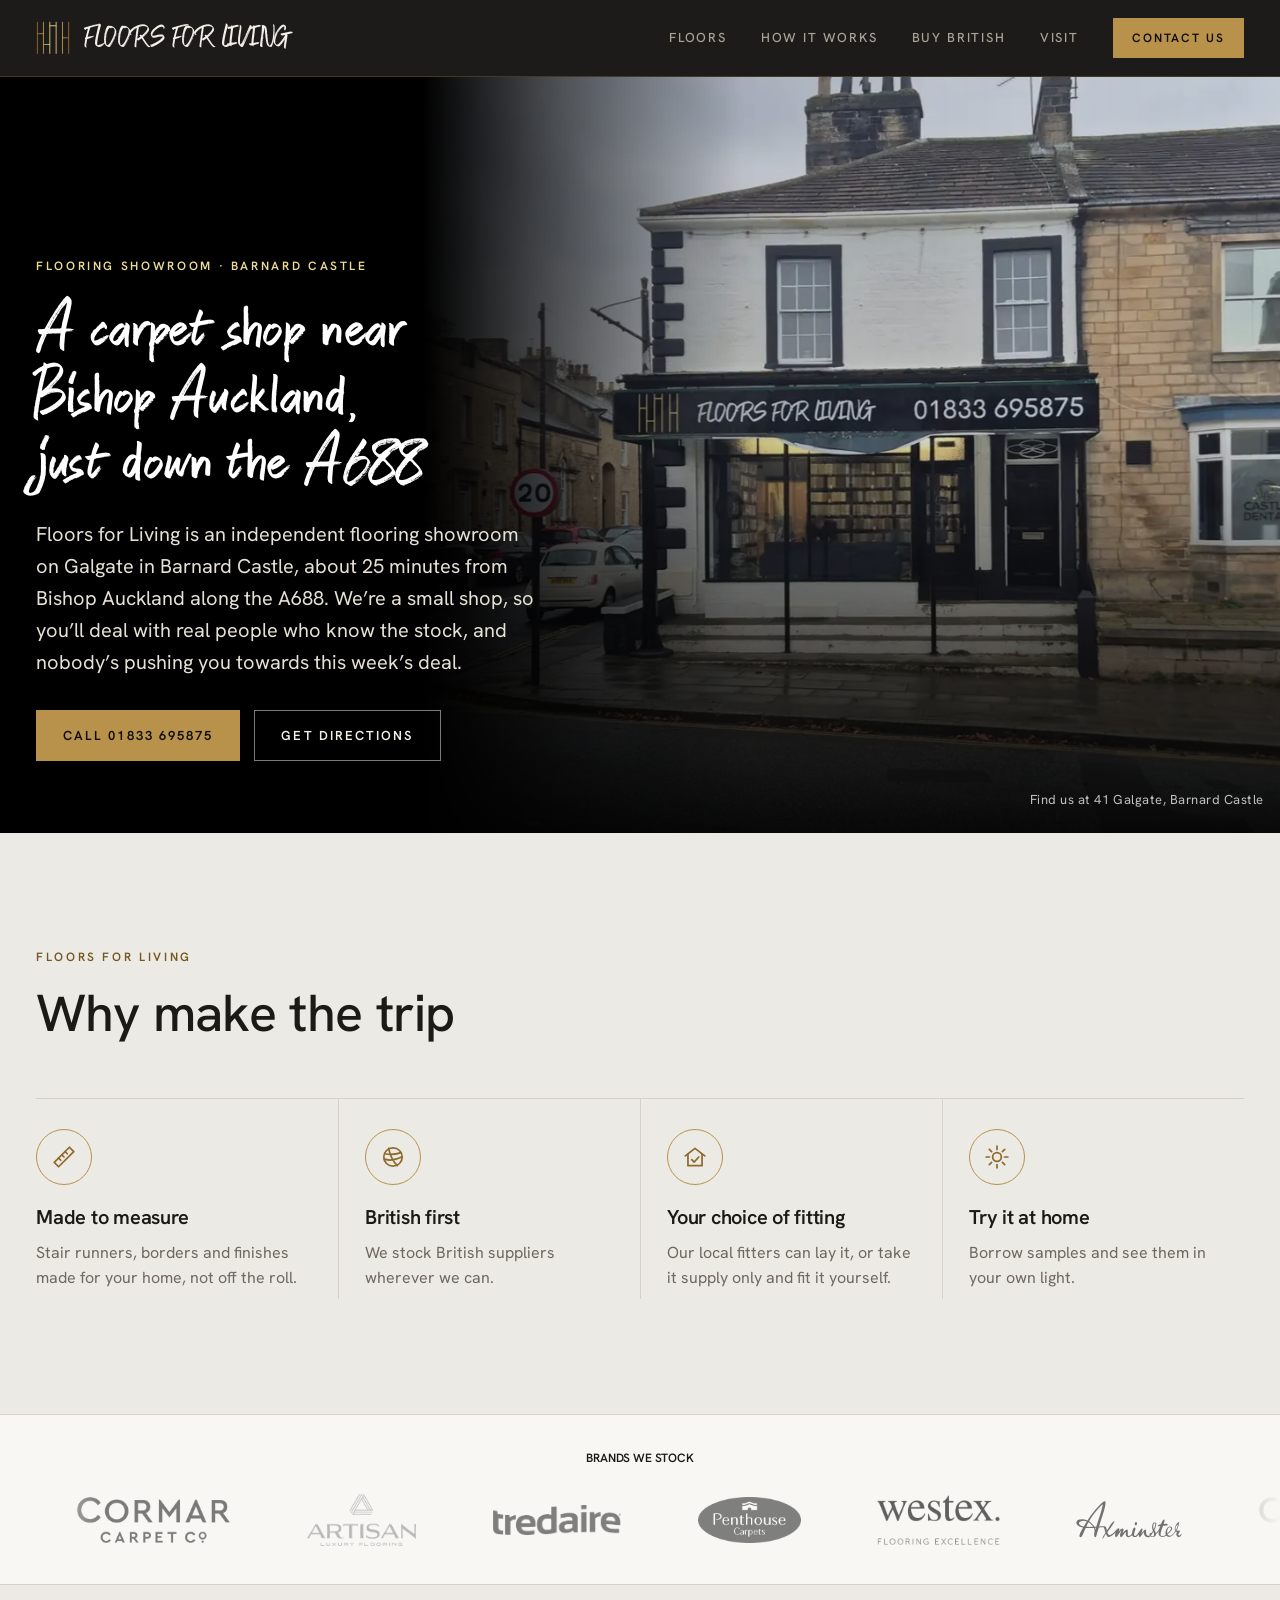
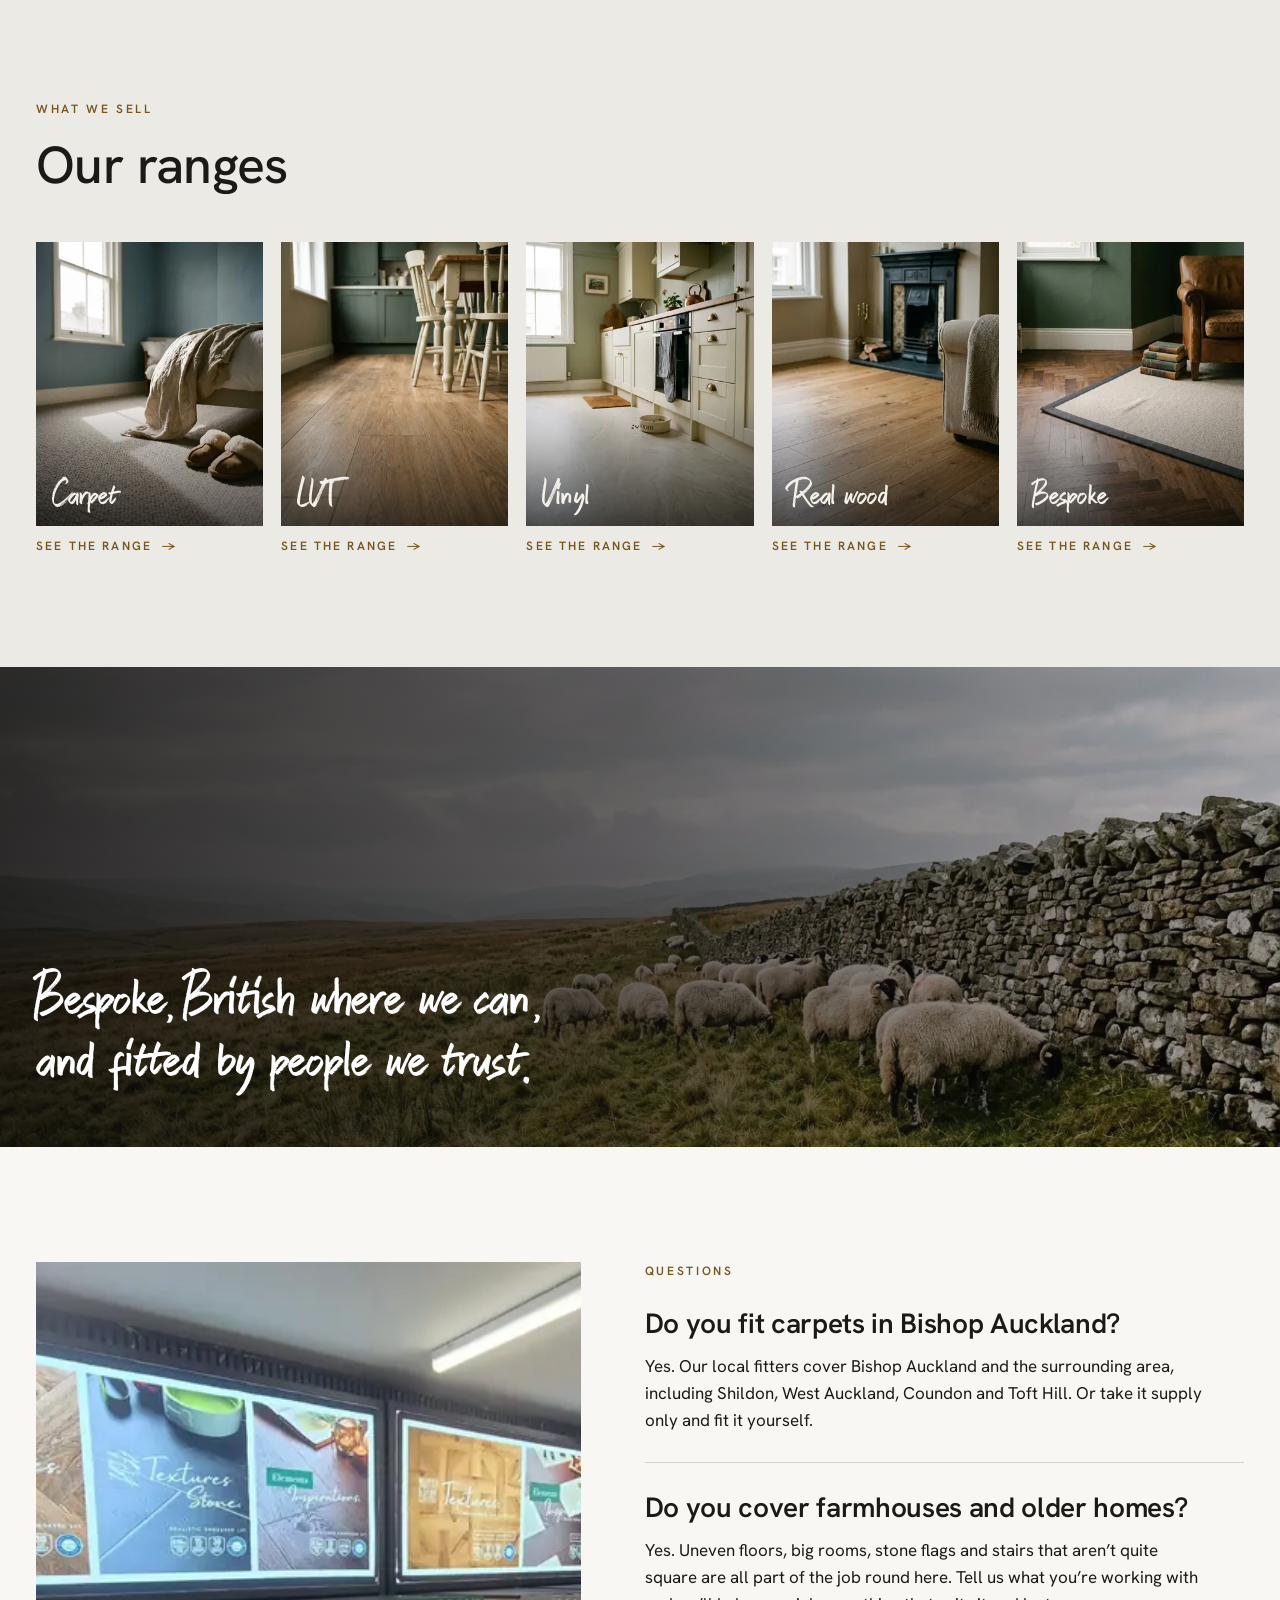
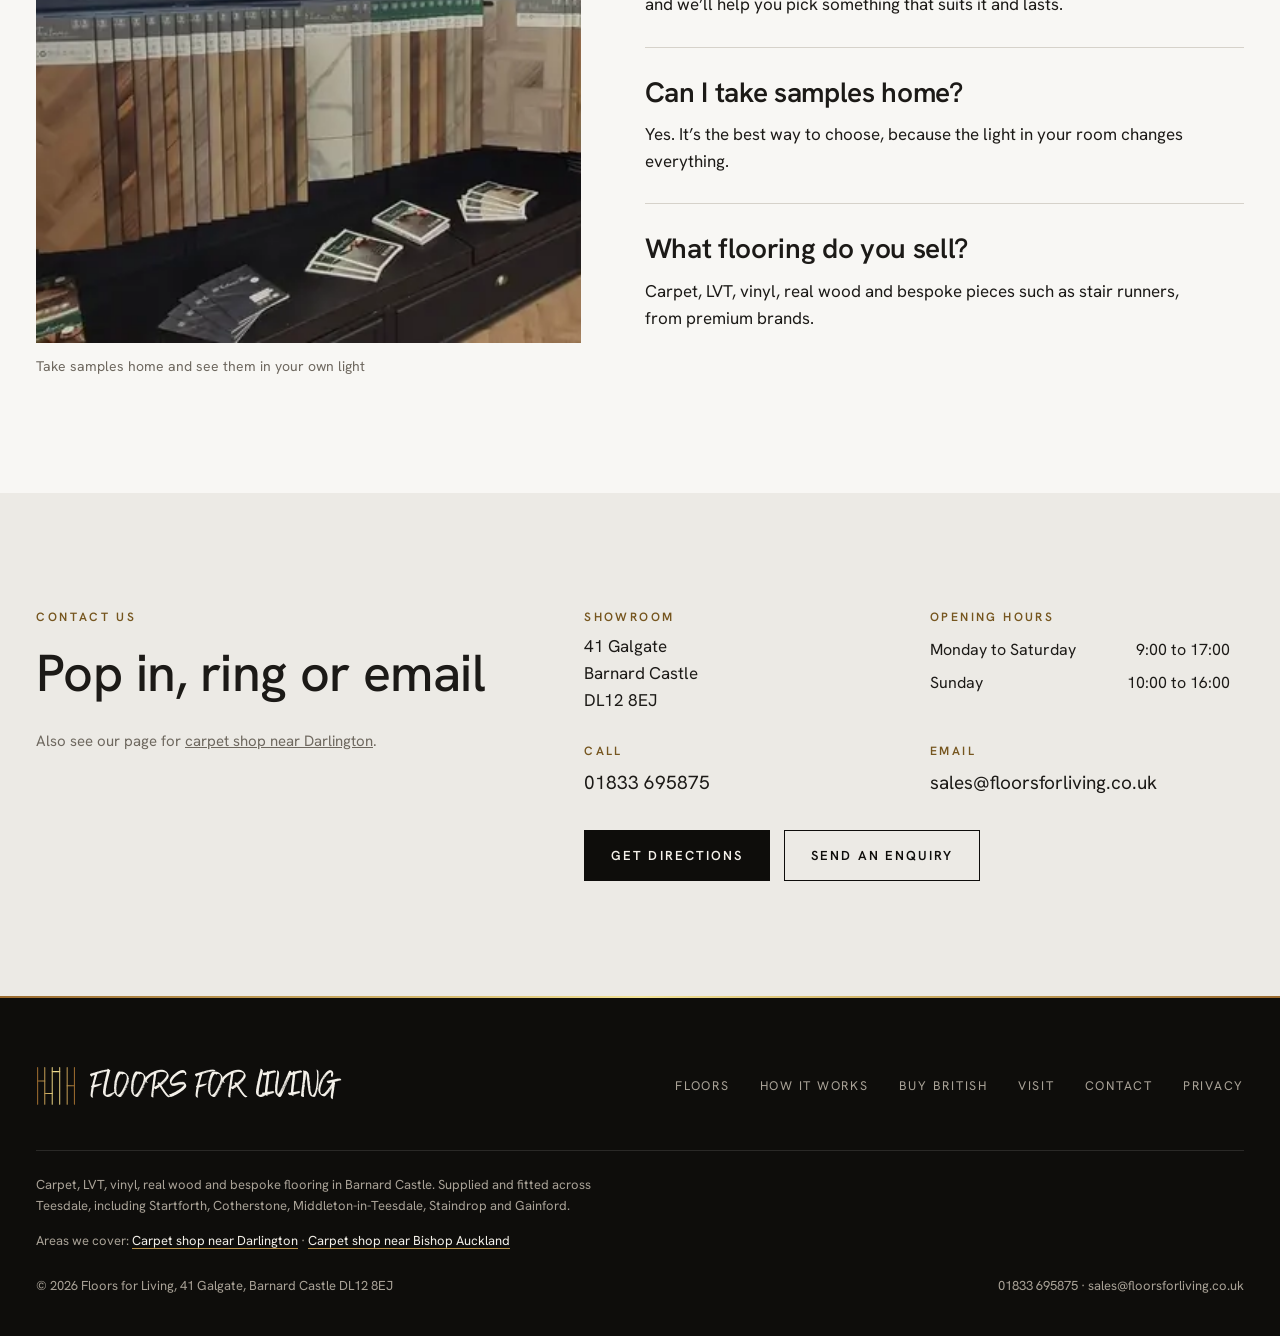
==== commit 959e2934: "Location pages: use the shopfront photo as the hero, with a dark black gradient - Hero image is now " ====
--- a/carpet-shop-bishop-auckland/index.html
+++ b/carpet-shop-bishop-auckland/index.html
@@ -143,9 +143,9 @@
 </div>
 
 <main id="top">
-  <!-- HERO: the hallway photo from the homepage under a dark overlay. It is the LCP image, so it loads eagerly. -->
+  <!-- HERO: the shopfront photo under a dark gradient. It is the LCP image, so it loads eagerly. -->
   <section class="loc-hero">
-    <img class="loc-hero__img" src="/images/hero-1200.webp" srcset="/images/hero-800.webp 800w, /images/hero-1200.webp 1200w, /images/hero-1376.webp 1376w" sizes="100vw" width="1376" height="768" alt="Victorian hallway with oak herringbone LVT and a wool stair runner with brass rods" fetchpriority="high" decoding="async">
+    <img class="loc-hero__img" src="/images/FFL_Front-1200.webp" srcset="/images/FFL_Front-800.webp 800w, /images/FFL_Front-1200.webp 1200w, /images/FFL_Front-1600.webp 1600w" sizes="100vw" width="1600" height="900" alt="Floors for Living shopfront on Galgate, Barnard Castle" fetchpriority="high" decoding="async">
     <div class="wrap">
       <p class="eyebrow eyebrow--split"><span>Flooring showroom</span><span class="sep" aria-hidden="true"> &middot; </span><span>Barnard Castle</span></p>
       <h1>A carpet shop near Bishop Auckland, just down the A688</h1>
@@ -155,13 +155,8 @@
         <a class="btn btn--ghost" href="https://www.google.com/maps/dir/?api=1&amp;destination=41+Galgate%2C+Barnard+Castle+DL12+8EJ" target="_blank" rel="noopener">Get directions</a>
       </div>
     </div>
-  </section>
-
-  <!-- IMAGE BAND: crop is set by object-position in location.css so the sign and window stay in view -->
-  <figure class="loc-photo">
-    <img src="/images/FFL_Front-1200.webp" srcset="/images/FFL_Front-800.webp 800w, /images/FFL_Front-1200.webp 1200w, /images/FFL_Front-1600.webp 1600w" sizes="100vw" width="1600" height="900" alt="Floors for Living shopfront on Galgate, Barnard Castle" loading="lazy" decoding="async">
-    <figcaption>Find us at 41 Galgate, Barnard Castle</figcaption>
-  </figure>
+    <p class="loc-hero__caption">Find us at 41 Galgate, Barnard Castle</p>
+  </section>
 
   <!-- WHY MAKE THE TRIP -->
   <section class="band band--stone" aria-labelledby="why-h">
--- a/location.css
+++ b/location.css
@@ -184,31 +184,33 @@
 .loc h2, .loc h3 { font-family: var(--f-body); font-weight: 600; letter-spacing: -.012em; text-wrap: balance; margin: 0; color: var(--text); }
 .loc h2.loc-h { font-size: clamp(32px, 4.4vw, 52px); line-height: 1.08; font-weight: 500; }
 
-/* Hero: full-bleed photo with a dark overlay. This image is the LCP, so it is not lazy loaded. */
-.loc-hero { position: relative; isolation: isolate; overflow: hidden; background: var(--ink); color: var(--on-dark); display: flex; align-items: flex-end; min-height: clamp(540px, 80vh, 780px); }
-.loc-hero__img { position: absolute; inset: 0; z-index: -2; width: 100%; height: 100%; object-fit: cover; object-position: 62% 50%; transform-origin: 60% 55%; }
-.loc-hero::after { content: ""; position: absolute; inset: 0; z-index: -1; background: linear-gradient(100deg, rgba(14,13,11,.9) 0%, rgba(14,13,11,.74) 42%, rgba(14,13,11,.3) 100%), linear-gradient(0deg, rgba(14,13,11,.55) 0%, rgba(14,13,11,0) 40%); }
+/* Hero: the shopfront photo under a dark black gradient. It is the LCP image, so it loads eagerly.
+   Wide screens: photo on the right, text on solid black at the left, so the H1 never covers the shop sign.
+   Under 1100px: photo across the top, text below on black. */
+.loc-hero { position: relative; isolation: isolate; overflow: hidden; background: #000; color: var(--on-dark); display: flex; align-items: flex-end; min-height: clamp(560px, 84vh, 800px); }
+.loc-hero__img { position: absolute; top: 0; right: 0; bottom: 0; z-index: -2; width: 66%; height: 100%; object-fit: cover; object-position: 48% 40%; transform-origin: 50% 40%; }
+.loc-hero::after { content: ""; position: absolute; inset: 0; z-index: -1; background: linear-gradient(0deg, rgba(0,0,0,.92) 0%, rgba(0,0,0,.55) 24%, rgba(0,0,0,0) 52%), linear-gradient(90deg, #000 0%, #000 33%, rgba(0,0,0,.7) 42%, rgba(0,0,0,.2) 58%, rgba(0,0,0,.1) 100%); }
 .loc-hero .wrap { width: 100%; padding-block: 120px 72px; }
-.loc-hero h1 { font-size: clamp(34px, 5.4vw, 72px); line-height: 1.04; max-width: 22ch; color: #fff; }
+.loc-hero h1 { font-size: clamp(34px, 5vw, 66px); line-height: 1.04; max-width: 15ch; color: #fff; }
 .loc-hero .eyebrow { color: var(--gold-light); }
-.loc-hero p.lede { color: #e6e1d6; margin-top: 24px; max-width: 58ch; font-size: clamp(17px, 1.6vw, 20px); }
+.loc-hero p.lede { color: #e6e1d6; margin-top: 24px; max-width: 46ch; font-size: clamp(17px, 1.6vw, 20px); }
+.loc-hero__caption { position: absolute; right: var(--gutter-r); bottom: 22px; margin: 0; font-size: 13px; letter-spacing: .04em; color: rgba(244,241,234,.78); }
 .loc-ctas { display: flex; flex-wrap: wrap; gap: 14px; margin-top: 32px; }
+@media (max-width: 1100px) {
+  .loc-hero { min-height: calc(100svh - 76px - env(safe-area-inset-top, 0px)); }
+  .loc-hero__img { left: 0; width: 100%; height: 62%; bottom: auto; object-position: 50% 32%; }
+  .loc-hero::after { background: linear-gradient(180deg, rgba(0,0,0,.2) 0%, rgba(0,0,0,.1) 18%, rgba(0,0,0,.74) 31%, rgba(0,0,0,.93) 42%, #000 58%); }
+  .loc-hero h1 { max-width: 22ch; font-size: clamp(34px, 6.4vw, 60px); }
+  .loc-hero p.lede { max-width: 58ch; }
+  .loc-hero__caption { display: none; }
+}
 @media (max-width: 760px) {
-  .loc-hero { min-height: calc(100svh - 76px - env(safe-area-inset-top, 0px)); }
-  .loc-hero::after { background: linear-gradient(180deg, rgba(14,13,11,.34) 0%, rgba(14,13,11,.8) 24%, rgba(14,13,11,.93) 45%, rgba(14,13,11,.96) 100%); }
   .loc-hero .wrap { padding-block: 72px calc(36px + 52px + env(safe-area-inset-bottom, 0px)); }
   .loc-hero p.lede { margin-top: 18px; }
   .loc-ctas { margin-top: 24px; gap: 10px; }
   .loc-hero .loc-ctas .btn { flex: 1 1 100%; justify-content: center; padding-block: 16px; }
 }
 @media (max-width: 760px) and (max-height: 720px) { .loc-hero .wrap { padding-top: 36px; } .loc-hero p.lede { font-size: 16px; line-height: 1.5; margin-top: 14px; } .loc-hero .eyebrow { margin-bottom: 12px; } .loc-ctas { margin-top: 18px; } .loc-hero .loc-ctas .btn { padding-block: 14px; } }
-
-/* Shopfront band: a little shorter than full 21:9 so it does not dominate */
-.loc-photo { margin: 0; background: var(--paper); }
-.loc-photo img { width: 100%; height: auto; aspect-ratio: 5 / 2; object-fit: cover; object-position: 46% 38%; }
-.loc-photo figcaption { padding: 16px var(--gutter-r) 0 var(--gutter-l); max-width: var(--wrap); margin: 0 auto; font-size: 14px; color: var(--muted); }
-.loc-photo + .band { margin-top: clamp(28px, 4vw, 48px); }
-@media (max-width: 700px) { .loc-photo img { aspect-ratio: 4 / 3; } }
 
 /* Why make the trip */
 .why { display: grid; grid-template-columns: repeat(4, 1fr); margin: clamp(36px, 5vw, 56px) 0 0; padding: 0; list-style: none; border-top: 1px solid var(--line); }
